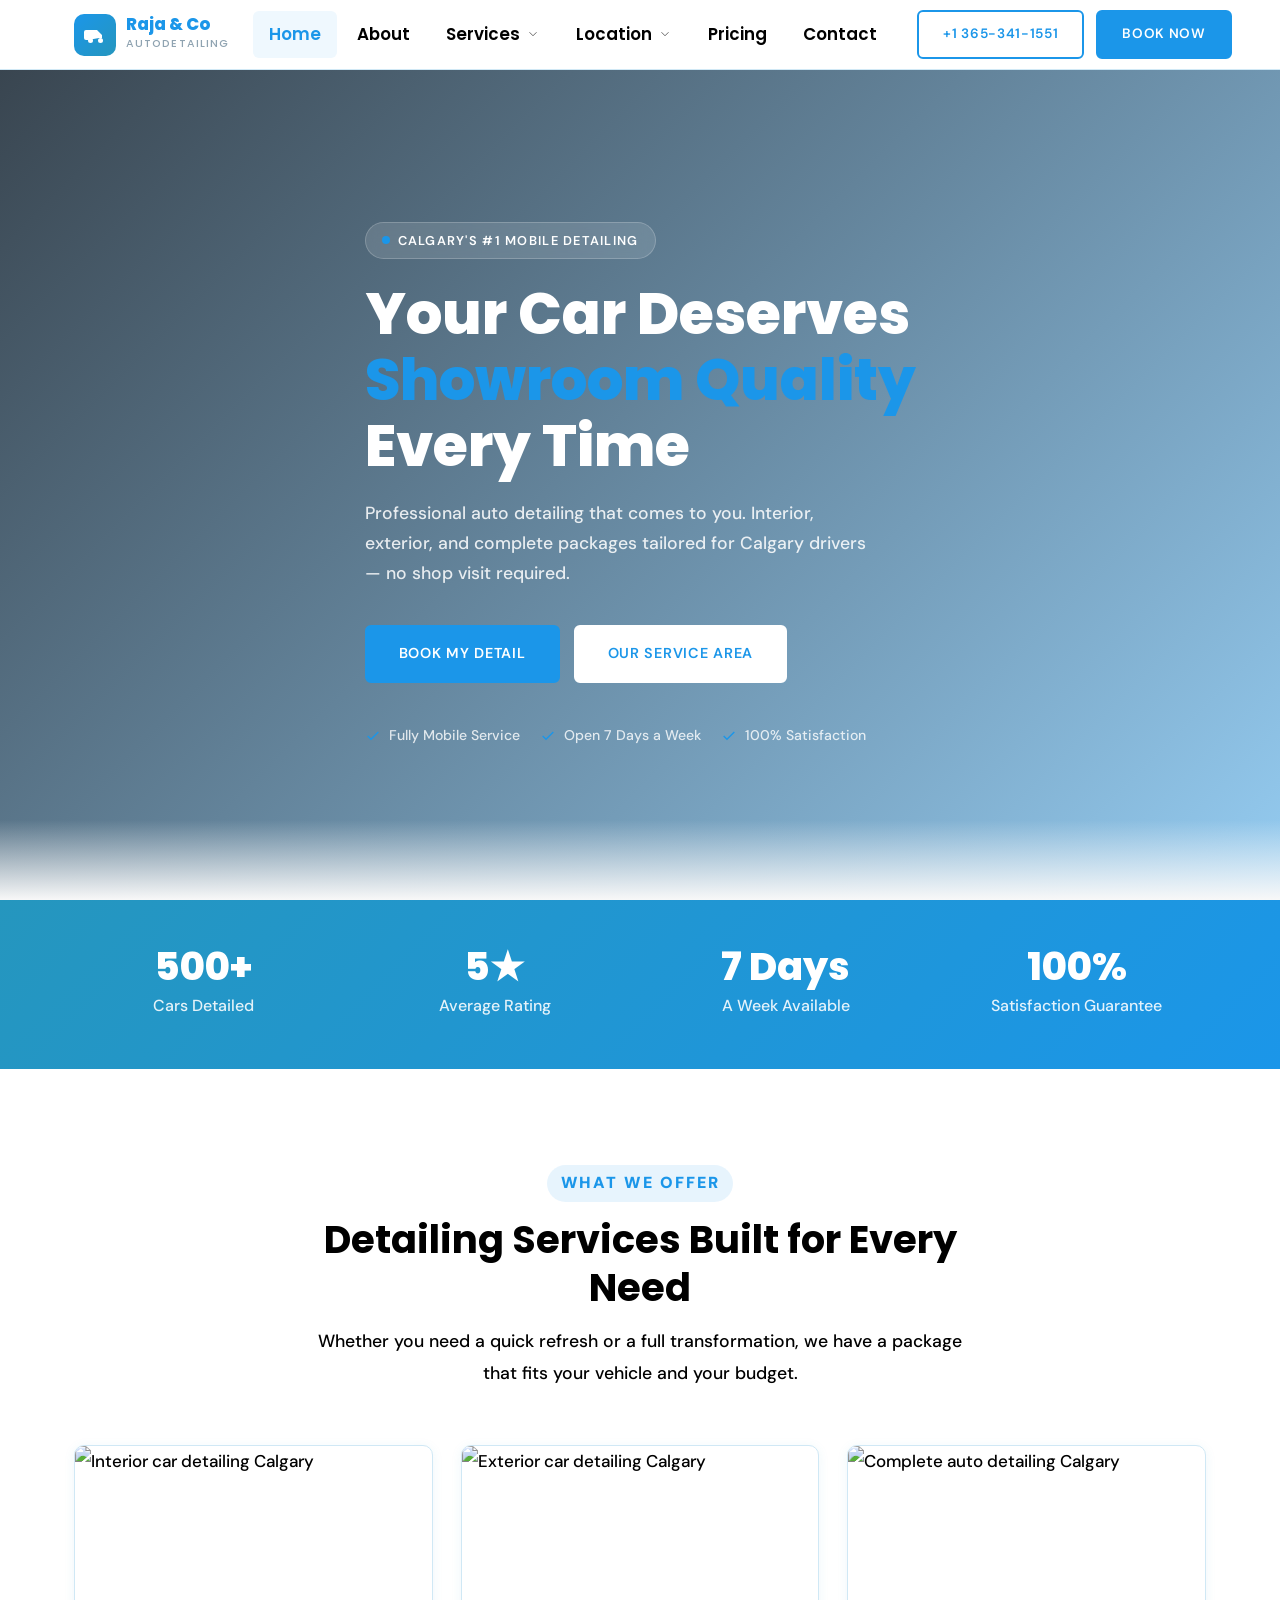
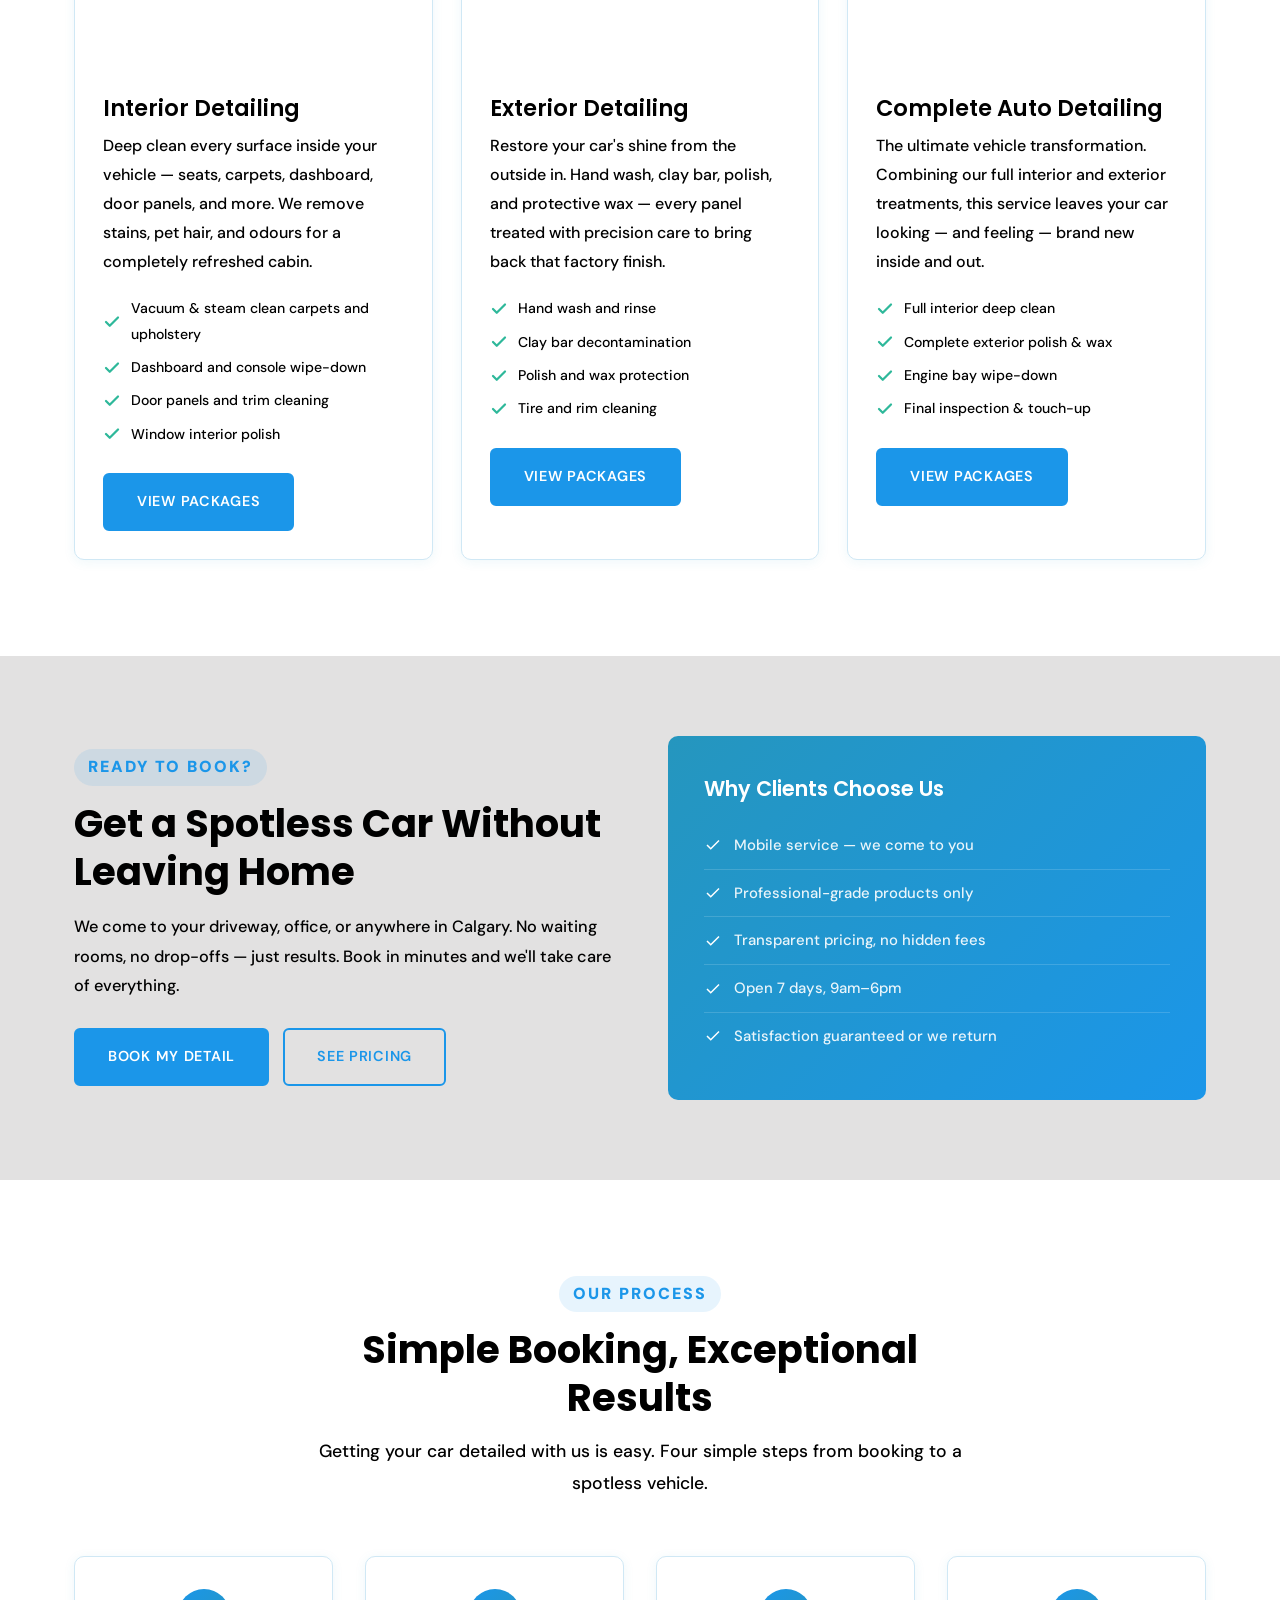
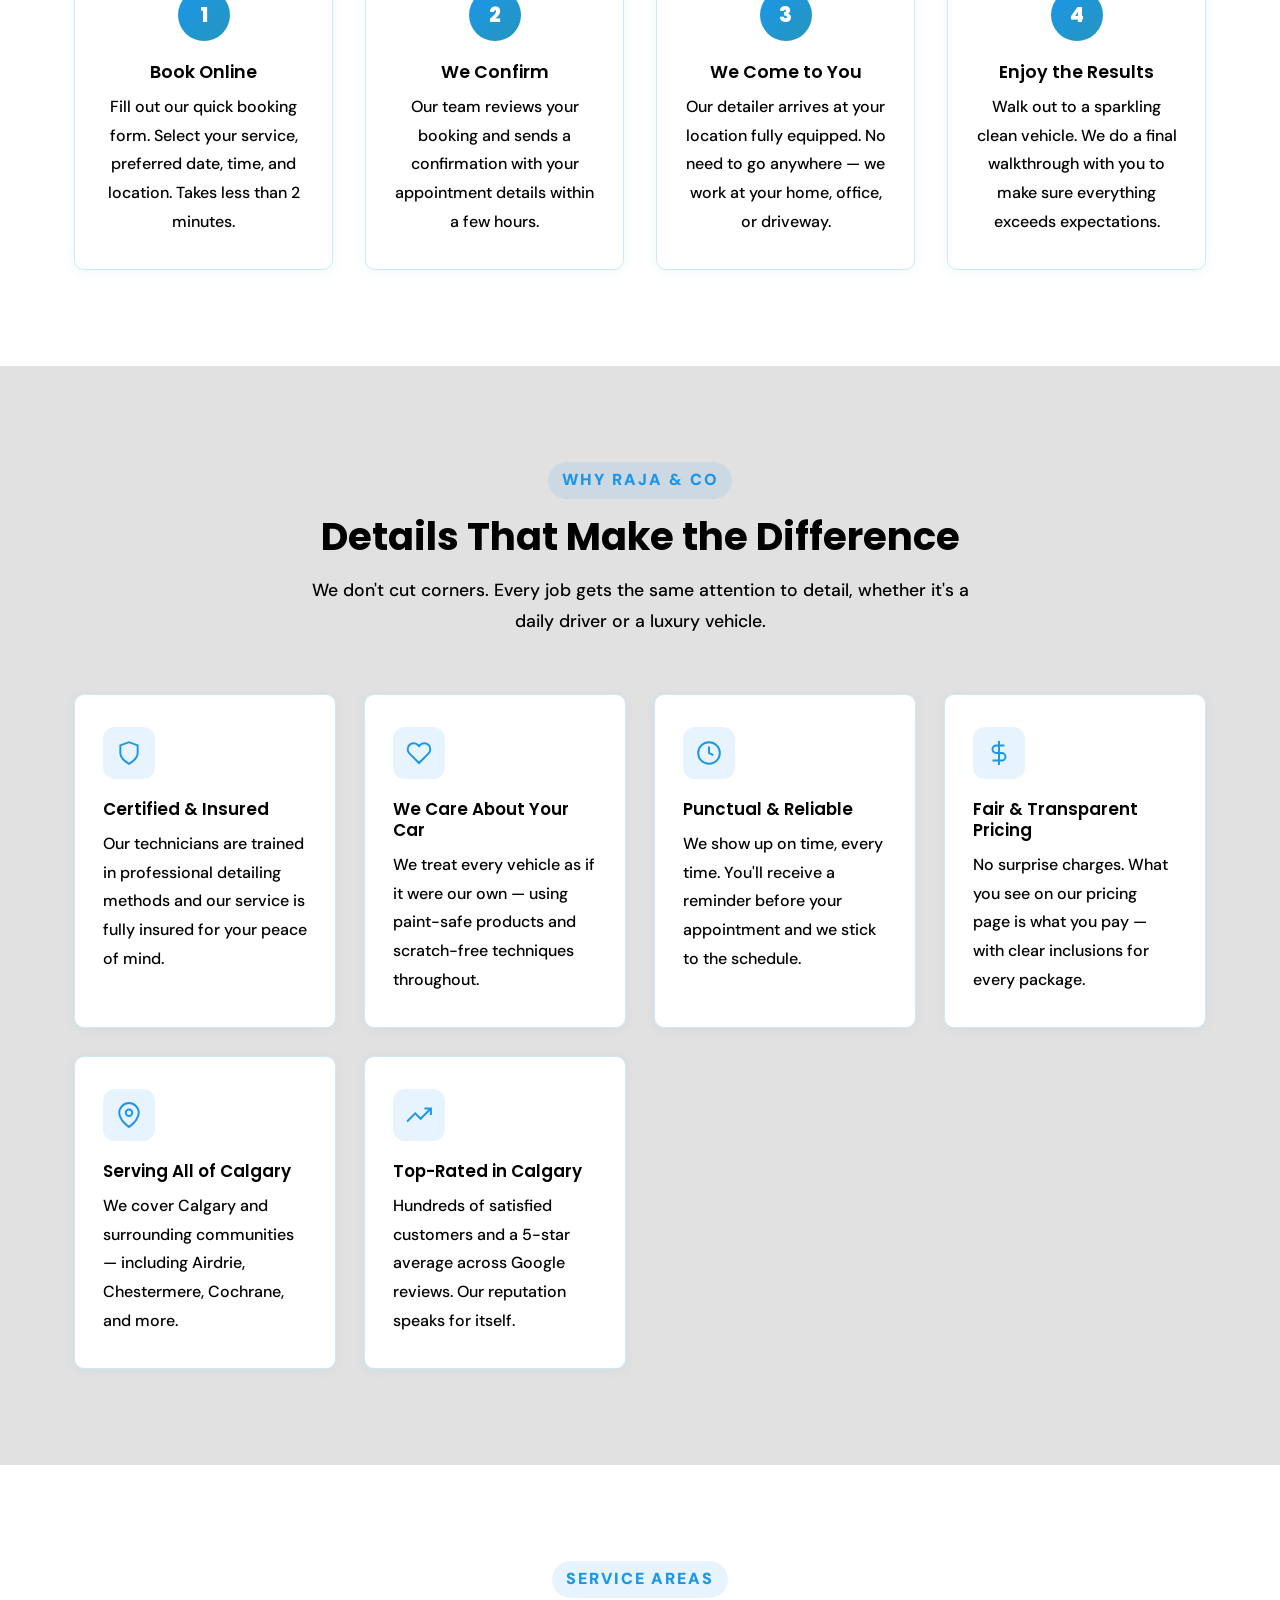
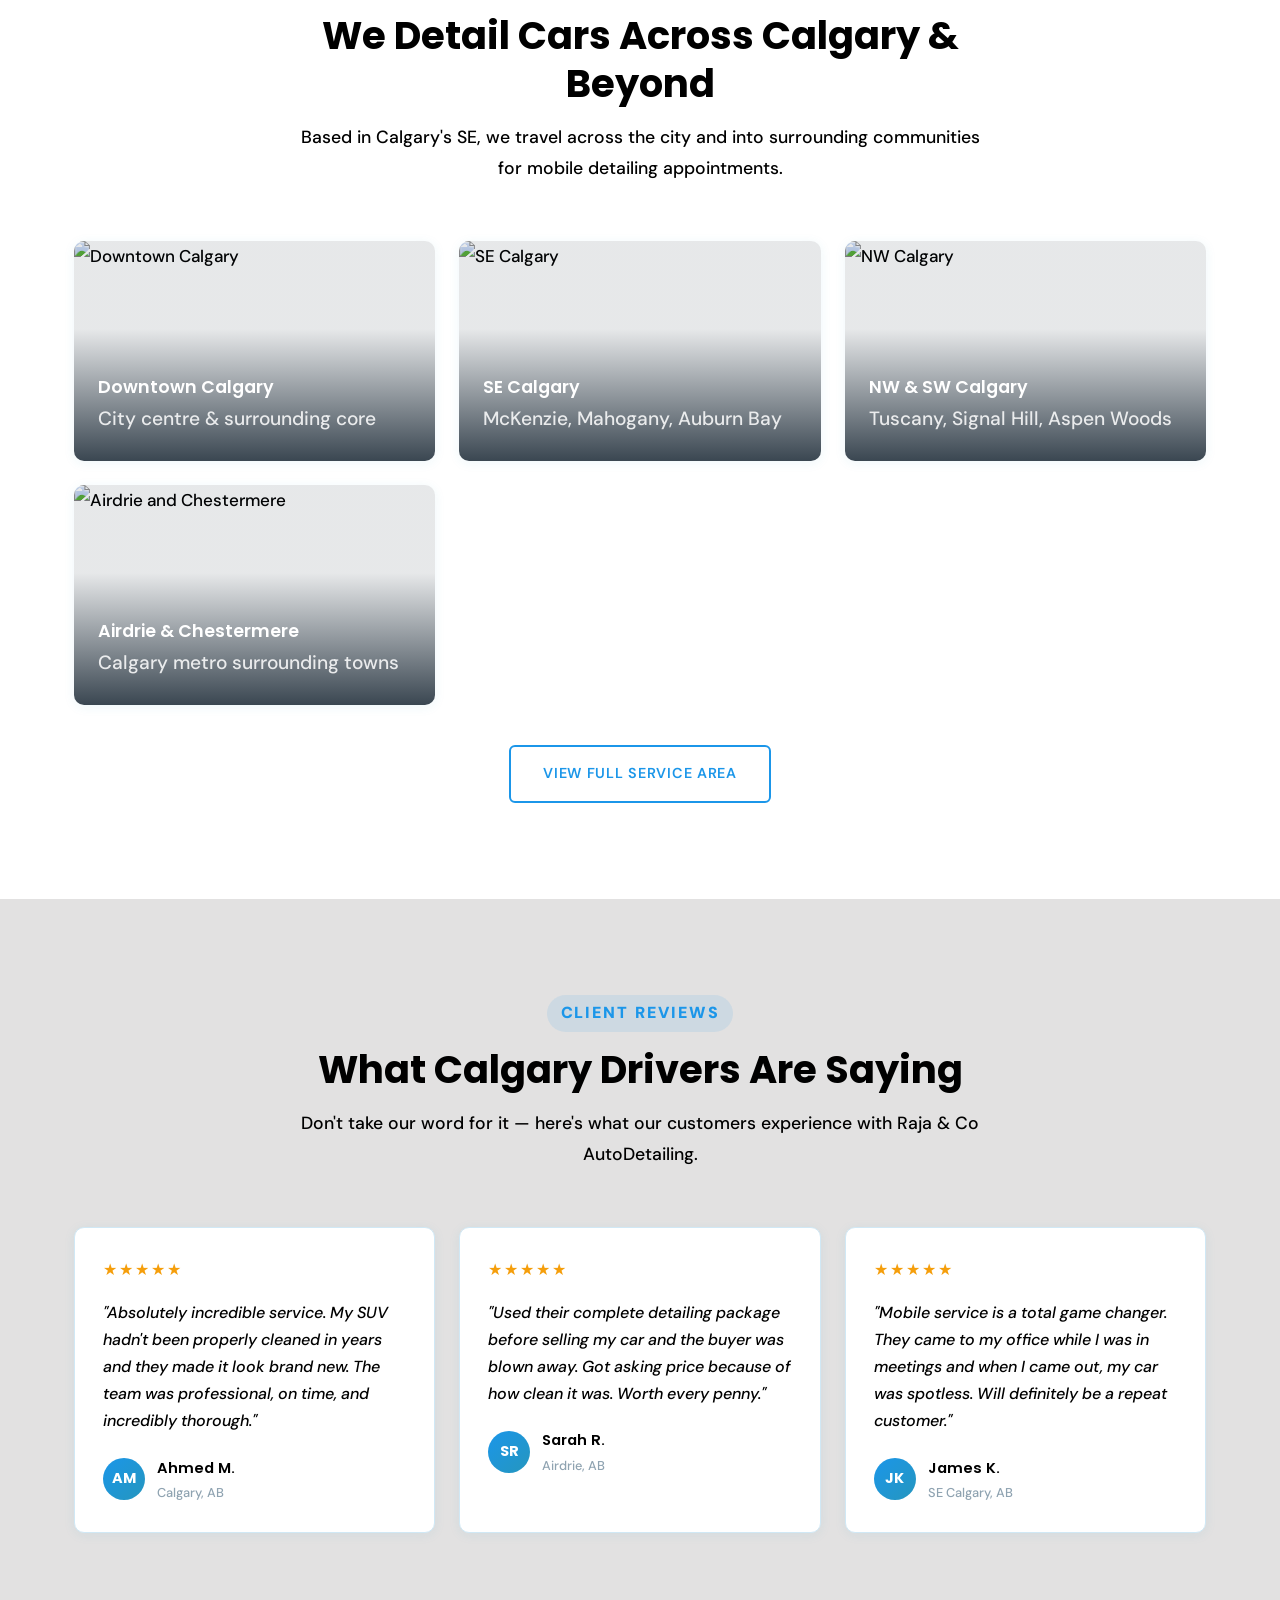
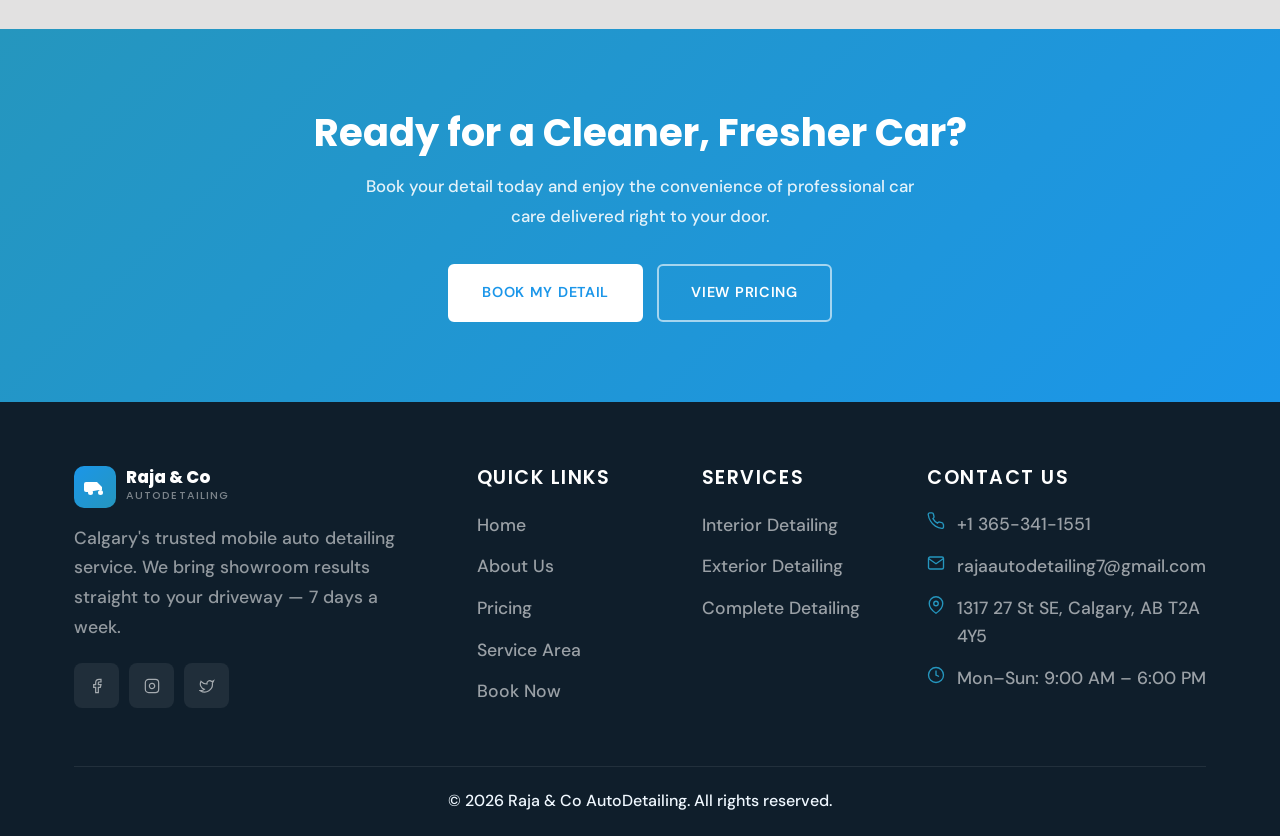
==== index.html @ a05c7f6c "Initial website upload" ====
<!DOCTYPE html>
<html lang="en">
<head>
  <meta charset="UTF-8" />
  <meta name="viewport" content="width=device-width, initial-scale=1.0" />
  <title>Raja &amp; Co AutoDetailing — Calgary's Premier Mobile Car Detailing</title>
  <meta name="description" content="Raja & Co AutoDetailing offers professional interior, exterior, and complete car detailing services in Calgary, AB. Book your mobile or drop-off detail today." />
  <meta name="keywords" content="car detailing Calgary, mobile detailing Calgary, interior detailing, exterior detailing, auto detailing Alberta" />
  <meta name="robots" content="index, follow" />
  <link rel="canonical" href="https://rajacoautodetailing.ca/" />
  <!-- Open Graph -->
  <meta property="og:title" content="Raja & Co AutoDetailing — Calgary" />
  <meta property="og:description" content="Professional car detailing in Calgary. Interior, Exterior & Complete packages. Mobile service available." />
  <meta property="og:type" content="website" />
  <meta property="og:url" content="https://rajacoautodetailing.ca/" />
  <!-- Fonts -->
  <link rel="preconnect" href="https://fonts.googleapis.com" />
  <link rel="preconnect" href="https://fonts.gstatic.com" crossorigin />
  <link href="https://fonts.googleapis.com/css2?family=Poppins:wght@400;500;600;700;800&family=DM+Sans:wght@400;500;600&display=swap" rel="stylesheet" />
  <link rel="stylesheet" href="/css/style.css" />
  <style>
    /* ── Hero ─────────────────────────────────────────────── */
    .hero {
      margin-top: var(--nav-h);
      min-height: calc(100vh - var(--nav-h));
      background:
        linear-gradient(135deg, rgba(15,30,43,.82) 0%, rgba(27,150,233,.45) 100%),
        url('https://images.unsplash.com/photo-1607860108855-64acf2078ed9?w=1600&q=85') center/cover no-repeat;
      display: flex;
      align-items: center;
      position: relative;
      overflow: hidden;
    }
    .hero::after {
      content: '';
      position: absolute;
      bottom: 0; left: 0; right: 0;
      height: 80px;
      background: linear-gradient(0deg, var(--bg), transparent);
    }
    .hero-inner {
      position: relative;
      z-index: 1;
      max-width: 680px;
    }
    .hero-label {
      display: inline-flex;
      align-items: center;
      gap: 8px;
      background: rgba(255,255,255,.12);
      backdrop-filter: blur(8px);
      border: 1px solid rgba(255,255,255,.2);
      color: white;
      font-family: 'DM Sans', sans-serif;
      font-weight: 600;
      font-size: .8rem;
      letter-spacing: .1em;
      text-transform: uppercase;
      padding: 6px 16px;
      border-radius: 50px;
      margin-bottom: 22px;
    }
    .hero-label::before {
      content: '';
      width: 8px; height: 8px;
      background: var(--blue-dark);
      border-radius: 50%;
    }
    .hero h1 {
      color: white;
      font-size: clamp(2.2rem, 5.5vw, 3.6rem);
      line-height: 1.15;
      margin-bottom: 20px;
    }
    .hero h1 span { color: var(--blue-dark); }
    .hero p {
      color: rgba(255,255,255,.85);
      font-size: 1.1rem;
      max-width: 520px;
      margin-bottom: 36px;
      line-height: 1.7;
    }
    .hero-btns { display: flex; gap: 14px; flex-wrap: wrap; }
    .hero-trust {
      display: flex;
      align-items: center;
      gap: 20px;
      margin-top: 40px;
      flex-wrap: wrap;
    }
    .hero-trust-item {
      display: flex;
      align-items: center;
      gap: 8px;
      color: rgba(255,255,255,.8);
      font-size: .88rem;
    }
    .hero-trust-item svg {
      width: 16px; height: 16px;
      stroke: var(--blue-dark); fill: none; stroke-width: 2;
    }

    /* ── Services grid ────────────────────────────────────── */
    .services-grid {
      display: grid;
      grid-template-columns: repeat(auto-fit, minmax(300px, 1fr));
      gap: 28px;
    }

    /* ── CTA Mid-page ─────────────────────────────────────── */
    .mid-cta {
      background: var(--surface);
      padding: 80px 0;
    }
    .mid-cta-inner {
      display: grid;
      grid-template-columns: 1fr 1fr;
      gap: 56px;
      align-items: center;
    }
    .mid-cta-content h2 { margin-bottom: 16px; }
    .mid-cta-content p { margin-bottom: 28px; font-size: 1.02rem; }
    .mid-cta-content .btn-group { display: flex; gap: 14px; flex-wrap: wrap; }
    .mid-cta-visual {
      background: linear-gradient(135deg, var(--blue-light), var(--blue-dark));
      border-radius: var(--radius);
      padding: 40px 36px;
      color: white;
    }
    .mid-cta-visual h3 { color: white; font-size: 1.3rem; margin-bottom: 20px; }
    .cta-perks { list-style: none; }
    .cta-perks li {
      display: flex;
      align-items: center;
      gap: 12px;
      padding: 10px 0;
      border-bottom: 1px solid rgba(255,255,255,.15);
      font-size: .93rem;
      color: rgba(255,255,255,.9);
    }
    .cta-perks li:last-child { border-bottom: none; }
    .cta-perks li svg {
      width: 18px; height: 18px; flex-shrink: 0;
      stroke: white; fill: none; stroke-width: 2;
    }

    @media (max-width: 768px) {
      .mid-cta-inner { grid-template-columns: 1fr; }
    }
  </style>
  <!-- Schema.org -->
  <script type="application/ld+json">
  {
    "@context": "https://schema.org",
    "@type": "LocalBusiness",
    "name": "Raja & Co AutoDetailing",
    "description": "Professional car detailing in Calgary. Interior, exterior and complete auto detailing packages.",
    "url": "https://rajacoautodetailing.ca",
    "telephone": "+13653411551",
    "email": "rajaautodetailing7@gmail.com",
    "address": {
      "@type": "PostalAddress",
      "streetAddress": "1317 27 St SE",
      "addressLocality": "Calgary",
      "addressRegion": "AB",
      "postalCode": "T2A 4Y5",
      "addressCountry": "CA"
    },
    "openingHoursSpecification": [
      { "@type": "OpeningHoursSpecification", "dayOfWeek": ["Monday","Tuesday","Wednesday","Thursday","Friday","Saturday","Sunday"], "opens": "09:00", "closes": "18:00" }
    ],
    "priceRange": "$$"
  }
  </script>
</head>
<body>

  <!-- ══ NAVBAR ════════════════════════════════════════════ -->
  <nav class="navbar" role="navigation" aria-label="Main navigation">
    <div class="container">
      <a href="/" class="nav-logo" aria-label="Raja & Co AutoDetailing Home">
        <div class="nav-logo-icon">
          <svg viewBox="0 0 24 24" xmlns="http://www.w3.org/2000/svg"><path d="M5 17H3a2 2 0 0 1-2-2V9a2 2 0 0 1 2-2h11l5 5v3h-3"/><circle cx="7.5" cy="17.5" r="2.5"/><circle cx="17.5" cy="17.5" r="2.5"/></svg>
        </div>
        <div class="nav-logo-text">
          <span>Raja &amp; Co</span>
          <span>AutoDetailing</span>
        </div>
      </a>

      <ul class="nav-links">
        <li><a href="/" class="active">Home</a></li>
        <li><a href="/about/">About</a></li>
        <li>
          <a href="#">Services <svg viewBox="0 0 24 24"><polyline points="6 9 12 15 18 9"/></svg></a>
          <ul class="dropdown">
            <li><a href="/services/interior-detailing/">Interior Detailing</a></li>
            <li><a href="/services/exterior-detailing/">Exterior Detailing</a></li>
            <li><a href="/services/complete-detailing/">Complete Auto Detailing</a></li>
          </ul>
        </li>
        <li>
          <a href="#">Location <svg viewBox="0 0 24 24"><polyline points="6 9 12 15 18 9"/></svg></a>
          <ul class="dropdown">
            <li><a href="/location/">Calgary Service Area</a></li>
          </ul>
        </li>
        <li><a href="/pricing/">Pricing</a></li>
        <li><a href="/contact/">Contact</a></li>
      </ul>

      <div class="nav-cta">
        <a href="tel:+13653411551" class="btn btn-outline">+1 365-341-1551</a>
        <a href="/contact/" class="btn btn-primary">Book Now</a>
      </div>
      <button class="nav-toggle" id="navToggle" aria-label="Toggle mobile menu" aria-expanded="false">
        <span></span><span></span><span></span>
      </button>
    </div>
  </nav>

  <!-- ══ MOBILE NAV ════════════════════════════════════════ -->
  <div class="mobile-nav" id="mobileNav" aria-hidden="true">
    <ul>
      <li><a href="/">Home</a></li>
      <li><a href="/about/">About</a></li>
      <li>
        <a href="#" class="mobile-parent">Services <svg class="m-arrow" viewBox="0 0 24 24" style="width:14px;height:14px;stroke:currentColor;fill:none;stroke-width:2;vertical-align:middle;margin-left:4px;transition:transform .3s"><polyline points="6 9 12 15 18 9"/></svg></a>
        <ul class="mobile-dropdown">
          <li><a href="/services/interior-detailing/">Interior Detailing</a></li>
          <li><a href="/services/exterior-detailing/">Exterior Detailing</a></li>
          <li><a href="/services/complete-detailing/">Complete Auto Detailing</a></li>
        </ul>
      </li>
      <li><a href="/location/">Location</a></li>
      <li><a href="/pricing/">Pricing</a></li>
      <li><a href="/contact/">Contact</a></li>
      <li><a href="/contact/" class="btn btn-primary">Book Now</a></li>
    </ul>
  </div>

  <!-- ══ HERO ══════════════════════════════════════════════ -->
  <section class="hero" aria-label="Hero">
    <div class="container">
      <div class="hero-inner">
        <div class="hero-label">Calgary's #1 Mobile Detailing</div>
        <h1>Your Car Deserves<br /><span>Showroom Quality</span><br />Every Time</h1>
        <p>Professional auto detailing that comes to you. Interior, exterior, and complete packages tailored for Calgary drivers — no shop visit required.</p>
        <div class="hero-btns">
          <a href="/contact/" class="btn btn-primary">Book My Detail</a>
          <a href="/location/" class="btn btn-white">Our Service Area</a>
        </div>
        <div class="hero-trust">
          <div class="hero-trust-item">
            <svg viewBox="0 0 24 24"><polyline points="20 6 9 17 4 12"/></svg>
            Fully Mobile Service
          </div>
          <div class="hero-trust-item">
            <svg viewBox="0 0 24 24"><polyline points="20 6 9 17 4 12"/></svg>
            Open 7 Days a Week
          </div>
          <div class="hero-trust-item">
            <svg viewBox="0 0 24 24"><polyline points="20 6 9 17 4 12"/></svg>
            100% Satisfaction
          </div>
        </div>
      </div>
    </div>
  </section>

  <!-- ══ STATS BAR ═════════════════════════════════════════ -->
  <div class="stats-bar">
    <div class="container">
      <div class="stats-grid">
        <div class="stat-item">
          <h3 data-count="500" data-suffix="+">500+</h3>
          <p>Cars Detailed</p>
        </div>
        <div class="stat-item">
          <h3 data-count="5" data-suffix="★">5★</h3>
          <p>Average Rating</p>
        </div>
        <div class="stat-item">
          <h3 data-count="7" data-suffix=" Days">7 Days</h3>
          <p>A Week Available</p>
        </div>
        <div class="stat-item">
          <h3 data-count="100" data-suffix="%">100%</h3>
          <p>Satisfaction Guarantee</p>
        </div>
      </div>
    </div>
  </div>

  <!-- ══ SERVICES ══════════════════════════════════════════ -->
  <section class="section section--white" id="services">
    <div class="container">
      <div class="section-header">
        <span class="section-label">What We Offer</span>
        <h2>Detailing Services Built for Every Need</h2>
        <p>Whether you need a quick refresh or a full transformation, we have a package that fits your vehicle and your budget.</p>
      </div>
      <div class="services-grid">

        <div class="service-card">
          <img src="https://images.unsplash.com/photo-1558618047-3c8c76ca7d13?w=600&q=80" alt="Interior car detailing Calgary" loading="lazy" />
          <div class="service-card-body">
            <h3>Interior Detailing</h3>
            <p>Deep clean every surface inside your vehicle — seats, carpets, dashboard, door panels, and more. We remove stains, pet hair, and odours for a completely refreshed cabin.</p>
            <ul class="service-card-features">
              <li>Vacuum &amp; steam clean carpets and upholstery</li>
              <li>Dashboard and console wipe-down</li>
              <li>Door panels and trim cleaning</li>
              <li>Window interior polish</li>
            </ul>
            <a href="/services/interior-detailing/" class="btn btn-primary">View Packages</a>
          </div>
        </div>

        <div class="service-card">
          <img src="https://images.unsplash.com/photo-1607860108855-64acf2078ed9?w=600&q=80" alt="Exterior car detailing Calgary" loading="lazy" />
          <div class="service-card-body">
            <h3>Exterior Detailing</h3>
            <p>Restore your car's shine from the outside in. Hand wash, clay bar, polish, and protective wax — every panel treated with precision care to bring back that factory finish.</p>
            <ul class="service-card-features">
              <li>Hand wash and rinse</li>
              <li>Clay bar decontamination</li>
              <li>Polish and wax protection</li>
              <li>Tire and rim cleaning</li>
            </ul>
            <a href="/services/exterior-detailing/" class="btn btn-primary">View Packages</a>
          </div>
        </div>

        <div class="service-card">
          <img src="https://images.unsplash.com/photo-1600880292203-757bb62b4baf?w=600&q=80" alt="Complete auto detailing Calgary" loading="lazy" />
          <div class="service-card-body">
            <h3>Complete Auto Detailing</h3>
            <p>The ultimate vehicle transformation. Combining our full interior and exterior treatments, this service leaves your car looking — and feeling — brand new inside and out.</p>
            <ul class="service-card-features">
              <li>Full interior deep clean</li>
              <li>Complete exterior polish &amp; wax</li>
              <li>Engine bay wipe-down</li>
              <li>Final inspection &amp; touch-up</li>
            </ul>
            <a href="/services/complete-detailing/" class="btn btn-primary">View Packages</a>
          </div>
        </div>

      </div>
    </div>
  </section>

  <!-- ══ MID-PAGE CTA ═══════════════════════════════════════ -->
  <section class="mid-cta">
    <div class="container">
      <div class="mid-cta-inner">
        <div class="mid-cta-content">
          <span class="section-label">Ready to Book?</span>
          <h2>Get a Spotless Car Without Leaving Home</h2>
          <p>We come to your driveway, office, or anywhere in Calgary. No waiting rooms, no drop-offs — just results. Book in minutes and we'll take care of everything.</p>
          <div class="btn-group">
            <a href="/contact/" class="btn btn-primary">Book My Detail</a>
            <a href="/pricing/" class="btn btn-outline">See Pricing</a>
          </div>
        </div>
        <div class="mid-cta-visual">
          <h3>Why Clients Choose Us</h3>
          <ul class="cta-perks">
            <li><svg viewBox="0 0 24 24"><polyline points="20 6 9 17 4 12"/></svg> Mobile service — we come to you</li>
            <li><svg viewBox="0 0 24 24"><polyline points="20 6 9 17 4 12"/></svg> Professional-grade products only</li>
            <li><svg viewBox="0 0 24 24"><polyline points="20 6 9 17 4 12"/></svg> Transparent pricing, no hidden fees</li>
            <li><svg viewBox="0 0 24 24"><polyline points="20 6 9 17 4 12"/></svg> Open 7 days, 9am–6pm</li>
            <li><svg viewBox="0 0 24 24"><polyline points="20 6 9 17 4 12"/></svg> Satisfaction guaranteed or we return</li>
          </ul>
        </div>
      </div>
    </div>
  </section>

  <!-- ══ HOW IT WORKS ═══════════════════════════════════════ -->
  <section class="section section--white" id="process">
    <div class="container">
      <div class="section-header">
        <span class="section-label">Our Process</span>
        <h2>Simple Booking, Exceptional Results</h2>
        <p>Getting your car detailed with us is easy. Four simple steps from booking to a spotless vehicle.</p>
      </div>
      <div class="step-grid">
        <div class="step-item">
          <div class="step-number">1</div>
          <h3>Book Online</h3>
          <p>Fill out our quick booking form. Select your service, preferred date, time, and location. Takes less than 2 minutes.</p>
        </div>
        <div class="step-item">
          <div class="step-number">2</div>
          <h3>We Confirm</h3>
          <p>Our team reviews your booking and sends a confirmation with your appointment details within a few hours.</p>
        </div>
        <div class="step-item">
          <div class="step-number">3</div>
          <h3>We Come to You</h3>
          <p>Our detailer arrives at your location fully equipped. No need to go anywhere — we work at your home, office, or driveway.</p>
        </div>
        <div class="step-item">
          <div class="step-number">4</div>
          <h3>Enjoy the Results</h3>
          <p>Walk out to a sparkling clean vehicle. We do a final walkthrough with you to make sure everything exceeds expectations.</p>
        </div>
      </div>
    </div>
  </section>

  <!-- ══ WHY CHOOSE US ══════════════════════════════════════ -->
  <section class="section section--alt" id="why-us">
    <div class="container">
      <div class="section-header">
        <span class="section-label">Why Raja &amp; Co</span>
        <h2>Details That Make the Difference</h2>
        <p>We don't cut corners. Every job gets the same attention to detail, whether it's a daily driver or a luxury vehicle.</p>
      </div>
      <div class="why-grid">
        <div class="why-card">
          <div class="why-icon">
            <svg viewBox="0 0 24 24"><path d="M12 22s8-4 8-10V5l-8-3-8 3v7c0 6 8 10 8 10z"/></svg>
          </div>
          <h3>Certified &amp; Insured</h3>
          <p>Our technicians are trained in professional detailing methods and our service is fully insured for your peace of mind.</p>
        </div>
        <div class="why-card">
          <div class="why-icon">
            <svg viewBox="0 0 24 24"><path d="M20.84 4.61a5.5 5.5 0 0 0-7.78 0L12 5.67l-1.06-1.06a5.5 5.5 0 0 0-7.78 7.78l1.06 1.06L12 21.23l7.78-7.78 1.06-1.06a5.5 5.5 0 0 0 0-7.78z"/></svg>
          </div>
          <h3>We Care About Your Car</h3>
          <p>We treat every vehicle as if it were our own — using paint-safe products and scratch-free techniques throughout.</p>
        </div>
        <div class="why-card">
          <div class="why-icon">
            <svg viewBox="0 0 24 24"><circle cx="12" cy="12" r="10"/><polyline points="12 6 12 12 16 14"/></svg>
          </div>
          <h3>Punctual &amp; Reliable</h3>
          <p>We show up on time, every time. You'll receive a reminder before your appointment and we stick to the schedule.</p>
        </div>
        <div class="why-card">
          <div class="why-icon">
            <svg viewBox="0 0 24 24"><line x1="12" y1="1" x2="12" y2="23"/><path d="M17 5H9.5a3.5 3.5 0 0 0 0 7h5a3.5 3.5 0 0 1 0 7H6"/></svg>
          </div>
          <h3>Fair &amp; Transparent Pricing</h3>
          <p>No surprise charges. What you see on our pricing page is what you pay — with clear inclusions for every package.</p>
        </div>
        <div class="why-card">
          <div class="why-icon">
            <svg viewBox="0 0 24 24"><path d="M21 10c0 7-9 13-9 13s-9-6-9-13a9 9 0 0 1 18 0z"/><circle cx="12" cy="10" r="3"/></svg>
          </div>
          <h3>Serving All of Calgary</h3>
          <p>We cover Calgary and surrounding communities — including Airdrie, Chestermere, Cochrane, and more.</p>
        </div>
        <div class="why-card">
          <div class="why-icon">
            <svg viewBox="0 0 24 24"><polyline points="23 6 13.5 15.5 8.5 10.5 1 18"/><polyline points="17 6 23 6 23 12"/></svg>
          </div>
          <h3>Top-Rated in Calgary</h3>
          <p>Hundreds of satisfied customers and a 5-star average across Google reviews. Our reputation speaks for itself.</p>
        </div>
      </div>
    </div>
  </section>

  <!-- ══ AREAS WE SERVE ══════════════════════════════════════ -->
  <section class="section section--white" id="areas">
    <div class="container">
      <div class="section-header">
        <span class="section-label">Service Areas</span>
        <h2>We Detail Cars Across Calgary &amp; Beyond</h2>
        <p>Based in Calgary's SE, we travel across the city and into surrounding communities for mobile detailing appointments.</p>
      </div>
      <div class="neighborhood-grid">
        <div class="neighborhood-card">
          <img src="https://images.unsplash.com/photo-1449824913935-59a10b8d2000?w=600&q=80" alt="Downtown Calgary" loading="lazy" />
          <div class="neighborhood-overlay">
            <h3>Downtown Calgary</h3>
            <p>City centre &amp; surrounding core</p>
          </div>
        </div>
        <div class="neighborhood-card">
          <img src="https://images.unsplash.com/photo-1486325212027-8081e485255e?w=600&q=80" alt="SE Calgary" loading="lazy" />
          <div class="neighborhood-overlay">
            <h3>SE Calgary</h3>
            <p>McKenzie, Mahogany, Auburn Bay</p>
          </div>
        </div>
        <div class="neighborhood-card">
          <img src="https://images.unsplash.com/photo-1477959858617-67f85cf4f1df?w=600&q=80" alt="NW Calgary" loading="lazy" />
          <div class="neighborhood-overlay">
            <h3>NW &amp; SW Calgary</h3>
            <p>Tuscany, Signal Hill, Aspen Woods</p>
          </div>
        </div>
        <div class="neighborhood-card">
          <img src="https://images.unsplash.com/photo-1494522855154-9297ac14b55f?w=600&q=80" alt="Airdrie and Chestermere" loading="lazy" />
          <div class="neighborhood-overlay">
            <h3>Airdrie &amp; Chestermere</h3>
            <p>Calgary metro surrounding towns</p>
          </div>
        </div>
      </div>
      <div style="text-align:center;margin-top:40px;">
        <a href="/location/" class="btn btn-outline">View Full Service Area</a>
      </div>
    </div>
  </section>

  <!-- ══ TESTIMONIALS ═══════════════════════════════════════ -->
  <section class="section section--alt" id="reviews">
    <div class="container">
      <div class="section-header">
        <span class="section-label">Client Reviews</span>
        <h2>What Calgary Drivers Are Saying</h2>
        <p>Don't take our word for it — here's what our customers experience with Raja &amp; Co AutoDetailing.</p>
      </div>
      <div class="testimonial-grid">
        <div class="testimonial-card">
          <div class="stars">★★★★★</div>
          <p class="testimonial-text">"Absolutely incredible service. My SUV hadn't been properly cleaned in years and they made it look brand new. The team was professional, on time, and incredibly thorough."</p>
          <div class="testimonial-author">
            <div class="author-avatar">AM</div>
            <div>
              <div class="author-name">Ahmed M.</div>
              <div class="author-location">Calgary, AB</div>
            </div>
          </div>
        </div>
        <div class="testimonial-card">
          <div class="stars">★★★★★</div>
          <p class="testimonial-text">"Used their complete detailing package before selling my car and the buyer was blown away. Got asking price because of how clean it was. Worth every penny."</p>
          <div class="testimonial-author">
            <div class="author-avatar">SR</div>
            <div>
              <div class="author-name">Sarah R.</div>
              <div class="author-location">Airdrie, AB</div>
            </div>
          </div>
        </div>
        <div class="testimonial-card">
          <div class="stars">★★★★★</div>
          <p class="testimonial-text">"Mobile service is a total game changer. They came to my office while I was in meetings and when I came out, my car was spotless. Will definitely be a repeat customer."</p>
          <div class="testimonial-author">
            <div class="author-avatar">JK</div>
            <div>
              <div class="author-name">James K.</div>
              <div class="author-location">SE Calgary, AB</div>
            </div>
          </div>
        </div>
      </div>
    </div>
  </section>

  <!-- ══ CTA BANNER ════════════════════════════════════════ -->
  <section class="cta-banner">
    <div class="container">
      <h2>Ready for a Cleaner, Fresher Car?</h2>
      <p>Book your detail today and enjoy the convenience of professional car care delivered right to your door.</p>
      <div class="btn-group">
        <a href="/contact/" class="btn btn-white">Book My Detail</a>
        <a href="/pricing/" class="btn btn-outline" style="border-color:rgba(255,255,255,.6);color:white;">View Pricing</a>
      </div>
    </div>
  </section>

  <!-- ══ FOOTER ════════════════════════════════════════════ -->
  <footer class="footer" role="contentinfo">
    <div class="container">
      <div class="footer-grid">
        <div class="footer-brand">
          <a href="/" class="nav-logo">
            <div class="nav-logo-icon">
              <svg viewBox="0 0 24 24" xmlns="http://www.w3.org/2000/svg"><path d="M5 17H3a2 2 0 0 1-2-2V9a2 2 0 0 1 2-2h11l5 5v3h-3"/><circle cx="7.5" cy="17.5" r="2.5"/><circle cx="17.5" cy="17.5" r="2.5"/></svg>
            </div>
            <div class="nav-logo-text">
              <span>Raja &amp; Co</span>
              <span>AutoDetailing</span>
            </div>
          </a>
          <p>Calgary's trusted mobile auto detailing service. We bring showroom results straight to your driveway — 7 days a week.</p>
          <div class="footer-socials">
            <a href="#" class="social-btn" aria-label="Facebook"><svg viewBox="0 0 24 24"><path d="M18 2h-3a5 5 0 0 0-5 5v3H7v4h3v8h4v-8h3l1-4h-4V7a1 1 0 0 1 1-1h3z"/></svg></a>
            <a href="#" class="social-btn" aria-label="Instagram"><svg viewBox="0 0 24 24"><rect x="2" y="2" width="20" height="20" rx="5" ry="5"/><path d="M16 11.37A4 4 0 1 1 12.63 8 4 4 0 0 1 16 11.37z"/><line x1="17.5" y1="6.5" x2="17.51" y2="6.5"/></svg></a>
            <a href="#" class="social-btn" aria-label="Twitter / X"><svg viewBox="0 0 24 24"><path d="M22 4s-.7 2.1-2 3.4c1.6 10-9.4 17.3-18 11.6 2.2.1 4.4-.6 6-2C3 15.5.5 9.6 3 5c2.2 2.6 5.6 4.1 9 4-.9-4.2 4-6.6 7-3.8 1.1 0 3-1.2 3-1.2z"/></svg></a>
          </div>
        </div>
        <div class="footer-col">
          <h4>Quick Links</h4>
          <ul>
            <li><a href="/">Home</a></li>
            <li><a href="/about/">About Us</a></li>
            <li><a href="/pricing/">Pricing</a></li>
            <li><a href="/location/">Service Area</a></li>
            <li><a href="/contact/">Book Now</a></li>
          </ul>
        </div>
        <div class="footer-col">
          <h4>Services</h4>
          <ul>
            <li><a href="/services/interior-detailing/">Interior Detailing</a></li>
            <li><a href="/services/exterior-detailing/">Exterior Detailing</a></li>
            <li><a href="/services/complete-detailing/">Complete Detailing</a></li>
          </ul>
        </div>
        <div class="footer-col">
          <h4>Contact Us</h4>
          <div class="footer-contact-item">
            <svg viewBox="0 0 24 24"><path d="M22 16.92v3a2 2 0 0 1-2.18 2 19.79 19.79 0 0 1-8.63-3.07A19.5 19.5 0 0 1 4.69 12a19.79 19.79 0 0 1-3.07-8.67A2 2 0 0 1 3.6 1.18h3a2 2 0 0 1 2 1.72c.127.96.361 1.903.7 2.81a2 2 0 0 1-.45 2.11L7.91 8.91a16 16 0 0 0 6 6l.91-.91a2 2 0 0 1 2.11-.45c.907.339 1.85.573 2.81.7a2 2 0 0 1 1.72 2.02z"/></svg>
            <span><a href="tel:+13653411551" style="color:inherit;">+1 365-341-1551</a></span>
          </div>
          <div class="footer-contact-item">
            <svg viewBox="0 0 24 24"><path d="M4 4h16c1.1 0 2 .9 2 2v12c0 1.1-.9 2-2 2H4c-1.1 0-2-.9-2-2V6c0-1.1.9-2 2-2z"/><polyline points="22,6 12,13 2,6"/></svg>
            <span><a href="mailto:rajaautodetailing7@gmail.com" style="color:inherit;">rajaautodetailing7@gmail.com</a></span>
          </div>
          <div class="footer-contact-item">
            <svg viewBox="0 0 24 24"><path d="M21 10c0 7-9 13-9 13s-9-6-9-13a9 9 0 0 1 18 0z"/><circle cx="12" cy="10" r="3"/></svg>
            <span>1317 27 St SE, Calgary, AB T2A 4Y5</span>
          </div>
          <div class="footer-contact-item">
            <svg viewBox="0 0 24 24"><circle cx="12" cy="12" r="10"/><polyline points="12 6 12 12 16 14"/></svg>
            <span>Mon–Sun: 9:00 AM – 6:00 PM</span>
          </div>
        </div>
      </div>
      <div class="footer-bottom">
        <p style="color: aliceblue;">&copy; 2026 Raja &amp; Co AutoDetailing. All rights reserved.</p>
      </div>
    </div>
  </footer>

  <script src="/js/main.js"></script>
</body>
</html>
---- css/style.css ----
/* ============================================================
   Raja & Co AutoDetailing — Main Stylesheet
   Colors:
     --blue-light  : #2596be  (Less Dark Blue)
     --blue-dark   : #1b96e9  (Dark Blue)
     --bg          : #f8f8f8  (Porcelain Whisper)
   ============================================================ */

/* ── Google Fonts ─────────────────────────────────────────── */
@import url('https://fonts.googleapis.com/css2?family=Poppins:wght@400;500;600;700;800&family=DM+Sans:wght@400;500;600&display=swap');

/* ── CSS Variables ────────────────────────────────────────── */
:root {
  --blue-light   : #2596be;
  --blue-dark    : #1b96e9;
  --bg           : #f8f8f8;
  --white        : #ffffff;
  --surface      : #e2e1e1;
  --border       : #d0e8f5;
  --text-dark    : #000000;
  --text-body    : #000000;
  --text-muted   : #8fa3b1;
  --teal-check   : #2eb89a;
  --footer-bg    : #0f1e2b;
  --shadow-sm    : 0 2px 12px rgba(37,150,190,.08);
  --shadow-md    : 0 6px 28px rgba(27,150,233,.14);
  --radius       : 10px;
  --radius-sm    : 6px;
  --transition   : .25s ease;
  --container    : 1180px;
  --nav-h        : 70px;
}

/* ── Reset ────────────────────────────────────────────────── */
*, *::before, *::after { box-sizing: border-box; margin: 0; padding: 0; }
html { scroll-behavior: smooth; }
body {
  font-family: 'DM Sans', sans-serif;
  font-size: 17px;
  font-weight: 500;
  line-height: 1.8;
  color: var(--text-body);
  background: var(--bg);
}
img { max-width: 100%; height: auto; display: block; }
a { color: inherit; text-decoration: none; }
ul { list-style: none; }
button { cursor: pointer; font-family: inherit; }

/* ── Typography ───────────────────────────────────────────── */
h1,h2,h3,h4,h5 {
  font-family: 'Poppins', sans-serif;
  color: var(--text-dark);
  line-height: 1.25;
}
h1 { font-size: clamp(2rem, 5vw, 3.2rem); font-weight: 800; }
h2 { font-size: clamp(1.6rem, 3.5vw, 2.4rem); font-weight: 700; }
h3 { font-size: clamp(1.15rem, 2.5vw, 1.4rem); font-weight: 600; }
p  { color: var(--text-body); font-weight: 500; font-size: 1rem; }

/* ── Layout Helpers ───────────────────────────────────────── */
.container {
  max-width: var(--container);
  margin: 0 auto;
  padding: 0 24px;
}
.section { padding: 96px 0; }
.section--alt { background: var(--surface); }
.section--white { background: var(--white); }
.section-label {
  display: inline-block;
  font-family: 'DM Sans', sans-serif;
  font-weight: 900;
  font-size: 1rem;
  letter-spacing: .12em;
  text-transform: uppercase;
  color: var(--blue-dark);
  background: rgba(27,150,233,.1);
  padding: 4px 14px;
  border-radius: 50px;
  margin-bottom: 14px;
}
.section-header { text-align: center; max-width: 680px; margin: 0 auto 56px; }
.section-header p { margin-top: 14px; font-size: 1.1rem; font-weight: 500; color: var(--text-body); line-height: 1.8; }

/* ── Buttons ─────────────────────────────────────────────── */
.btn {
  display: inline-block;
  font-family: 'DM Sans', sans-serif;
  font-weight: 600;
  font-size: .9rem;
  letter-spacing: .05em;
  text-transform: uppercase;
  padding: 14px 32px;
  border-radius: var(--radius-sm);
  border: 2px solid transparent;
  transition: background var(--transition), color var(--transition),
              border-color var(--transition), transform var(--transition),
              box-shadow var(--transition);
  white-space: nowrap;
}
.btn-primary {
  background: var(--blue-dark);
  color: var(--white);
  border-color: var(--blue-dark);
}
.btn-primary:hover {
  background: var(--blue-light);
  border-color: var(--blue-light);
  transform: scale(1.03);
  box-shadow: var(--shadow-md);
}
.btn-outline {
  background: transparent;
  color: var(--blue-dark);
  border-color: var(--blue-dark);
}
.btn-outline:hover {
  background: var(--blue-dark);
  color: var(--white);
  transform: scale(1.03);
}
.btn-white {
  background: var(--white);
  color: var(--blue-dark);
  border-color: var(--white);
}
.btn-white:hover {
  background: var(--surface);
  border-color: var(--surface);
  transform: scale(1.03);
}

/* ── NAVBAR ──────────────────────────────────────────────── */
.navbar {
  position: fixed;
  top: 0; left: 0; right: 0;
  z-index: 1000;
  height: var(--nav-h);
  background: rgba(255,255,255,.97);
  backdrop-filter: blur(12px);
  border-bottom: 1px solid var(--border);
  transition: box-shadow var(--transition);
}
.navbar.scrolled { box-shadow: 0 4px 24px rgba(37,150,190,.12); }
.navbar .container {
  height: 100%;
  display: flex;
  align-items: center;
  justify-content: space-between;
  gap: 24px;
}
.nav-logo {
  display: flex;
  align-items: center;
  gap: 10px;
  text-decoration: none;
}
.nav-logo-icon {
  width: 42px; height: 42px;
  background: linear-gradient(135deg, var(--blue-dark), var(--blue-light));
  border-radius: 10px;
  display: flex; align-items: center; justify-content: center;
}
.nav-logo-icon svg { width: 24px; height: 24px; fill: white; }
.nav-logo-text { font-family: 'Poppins', sans-serif; }
.nav-logo-text span:first-child {
  display: block;
  font-size: 1.05rem;
  font-weight: 800;
  color: var(--blue-dark);
  line-height: 1.1;
}
.nav-logo-text span:last-child {
  display: block;
  font-size: .68rem;
  font-weight: 500;
  letter-spacing: .1em;
  text-transform: uppercase;
  color: var(--text-muted);
}
.nav-links {
  display: flex;
  align-items: center;
  gap: 4px;
  list-style: none;
}
.nav-links > li { position: relative; }
.nav-links > li > a {
  display: flex;
  align-items: center;
  gap: 6px;
  padding: 8px 16px;
  font-family: 'Poppins', sans-serif;
  font-size: 1.05rem;
  font-weight: 550;
  color: var(--text-dark);
  border-radius: var(--radius-sm);
  transition: color var(--transition), background var(--transition);
}
.nav-links > li > a:hover,
.nav-links > li > a.active {
  color: var(--blue-dark);
  background: rgba(27,150,233,.07);
}
.nav-links > li > a svg {
  width: 14px; height: 14px;
  stroke: currentColor; fill: none;
  transition: transform var(--transition);
}
.nav-links > li:hover > a svg { transform: rotate(180deg); }

/* Dropdown */
.dropdown {
  position: absolute;
  top: calc(100% + 8px);
  left: 0;
  min-width: 210px;
  background: var(--white);
  border: 1px solid var(--border);
  border-radius: var(--radius);
  box-shadow: var(--shadow-md);
  opacity: 0;
  visibility: hidden;
  transform: translateY(-8px);
  transition: all var(--transition);
  list-style: none;
  padding: 8px 0;
  z-index: 10;
}
.nav-links > li:hover .dropdown {
  opacity: 1;
  visibility: visible;
  transform: translateY(0);
}
.dropdown li a {
  display: block;
  padding: 10px 20px;
  font-family: 'DM Sans', sans-serif;
  font-size: .9rem;
  font-weight: 500;
  color: var(--text-dark);
  transition: background var(--transition), color var(--transition);
}
.dropdown li a:hover {
  background: var(--surface);
  color: var(--blue-dark);
}

/* Nav CTA */
.nav-cta { display: flex; align-items: center; gap: 12px; }
.nav-cta .btn { padding: 10px 24px; font-size: .85rem; }

/* Hamburger */
.nav-toggle {
  display: none;
  flex-direction: column;
  gap: 5px;
  background: none;
  border: none;
  padding: 8px;
  cursor: pointer;
}
.nav-toggle span {
  display: block;
  width: 24px; height: 2px;
  background: var(--text-dark);
  border-radius: 2px;
  transition: all .3s ease;
}
.nav-toggle.open span:nth-child(1) { transform: translateY(7px) rotate(45deg); }
.nav-toggle.open span:nth-child(2) { opacity: 0; }
.nav-toggle.open span:nth-child(3) { transform: translateY(-7px) rotate(-45deg); }

/* Mobile nav */
.mobile-nav {
  display: none;
  position: fixed;
  top: var(--nav-h); left: 0; right: 0;
  background: var(--white);
  border-bottom: 1px solid var(--border);
  box-shadow: var(--shadow-md);
  z-index: 999;
  max-height: calc(100vh - var(--nav-h));
  overflow-y: auto;
  transform: translateY(-100%);
  opacity: 0;
  transition: transform .35s ease, opacity .3s ease;
}
.mobile-nav.open {
  transform: translateY(0);
  opacity: 1;
}
.mobile-nav ul {
  list-style: none;
  padding: 16px 24px 24px;
}
.mobile-nav ul li a {
  display: block;
  padding: 12px 0;
  font-family: 'Poppins', sans-serif;
  font-size: .95rem;
  font-weight: 500;
  color: var(--text-dark);
  border-bottom: 1px solid var(--border);
}
.mobile-nav ul li a:hover { color: var(--blue-dark); }
.mobile-nav .mobile-dropdown { padding-left: 16px; }
.mobile-nav .mobile-dropdown a {
  font-size: .88rem;
  font-weight: 400;
  color: var(--text-body);
  border-bottom: 1px solid var(--bg);
}
.mobile-nav .mobile-section-title {
  font-family: 'Poppins', sans-serif;
  font-weight: 600;
  font-size: .8rem;
  letter-spacing: .1em;
  text-transform: uppercase;
  color: var(--text-muted);
  padding: 12px 0 4px;
}
.mobile-nav .btn {
  display: block;
  text-align: center;
  margin-top: 16px;
  width: 100%;
}

/* ── PAGE HEADER (inner pages) ────────────────────────────── */
.page-header {
  margin-top: var(--nav-h);
  position: relative;
  height: 280px;
  background: linear-gradient(135deg, rgba(15,30,43,.78) 0%, rgba(27,150,233,.55) 100%),
              url('https://images.unsplash.com/photo-1558618666-fcd25c85cd64?w=1400&q=80') center/cover no-repeat;
  display: flex;
  align-items: center;
}
.page-header .container { width: 100%; }
.page-header h1 { color: var(--white); font-size: clamp(1.8rem, 4vw, 2.8rem); }
.breadcrumb {
  display: flex;
  align-items: center;
  gap: 8px;
  margin-top: 12px;
  font-size: .88rem;
  color: rgba(255,255,255,.75);
  font-family: 'DM Sans', sans-serif;
}
.breadcrumb a { color: rgba(255,255,255,.75); }
.breadcrumb a:hover { color: white; }
.breadcrumb span { color: white; }

/* ── SERVICE CARD ─────────────────────────────────────────── */
.service-card {
  background: var(--white);
  border: 1px solid var(--border);
  border-radius: var(--radius);
  overflow: hidden;
  box-shadow: var(--shadow-sm);
  transition: transform var(--transition), box-shadow var(--transition), border-color var(--transition);
}
.service-card:hover {
  transform: translateY(-6px);
  box-shadow: var(--shadow-md);
  border-color: var(--blue-light);
}
.service-card img {
  width: 100%;
  height: 220px;
  object-fit: cover;
}
.service-card-body { padding: 28px; }
.service-card-body h3 { margin-bottom: 10px; color: var(--text-dark); }
.service-card-body p { font-size: 1rem; color: var(--text-body); margin-bottom: 16px; font-weight: 500; }
.service-card-price {
  font-family: 'Poppins', sans-serif;
  font-weight: 700;
  font-size: 1.25rem;
  color: var(--blue-dark);
  margin-bottom: 18px;
}
.service-card-features { list-style: none; margin-bottom: 22px; }
.service-card-features li {
  display: flex;
  align-items: center;
  gap: 10px;
  font-size: .88rem;
  color: var(--text-body);
  padding: 4px 0;
}
.service-card-features li::before {
  content: '';
  width: 18px; height: 18px; flex-shrink: 0;
  background: var(--teal-check);
  mask: url("data:image/svg+xml,%3Csvg xmlns='http://www.w3.org/2000/svg' viewBox='0 0 24 24' fill='none' stroke='white' stroke-width='3' stroke-linecap='round' stroke-linejoin='round'%3E%3Cpolyline points='20 6 9 17 4 12'/%3E%3C/svg%3E") center/contain no-repeat;
  -webkit-mask: url("data:image/svg+xml,%3Csvg xmlns='http://www.w3.org/2000/svg' viewBox='0 0 24 24' fill='none' stroke='white' stroke-width='3' stroke-linecap='round' stroke-linejoin='round'%3E%3Cpolyline points='20 6 9 17 4 12'/%3E%3C/svg%3E") center/contain no-repeat;
}

/* ── PRICING CARD ─────────────────────────────────────────── */
.pricing-card {
  background: var(--white);
  border: 1px solid var(--border);
  border-radius: var(--radius);
  padding: 36px 32px;
  box-shadow: var(--shadow-sm);
  position: relative;
  transition: transform var(--transition), box-shadow var(--transition);
}
.pricing-card:hover {
  transform: translateY(-4px);
  box-shadow: var(--shadow-md);
}
.pricing-card.featured {
  border-color: var(--blue-dark);
  box-shadow: 0 8px 32px rgba(27,150,233,.18);
}
.pricing-badge {
  position: absolute;
  top: -14px; left: 50%;
  transform: translateX(-50%);
  background: var(--blue-dark);
  color: white;
  font-family: 'DM Sans', sans-serif;
  font-weight: 600;
  font-size: .75rem;
  letter-spacing: .06em;
  text-transform: uppercase;
  padding: 5px 18px;
  border-radius: 50px;
  white-space: nowrap;
}
.pricing-card h3 {
  font-size: 1.15rem;
  margin-bottom: 8px;
  color: var(--text-dark);
}
.pricing-price {
  font-family: 'Poppins', sans-serif;
  font-weight: 800;
  font-size: 2.8rem;
  color: var(--blue-dark);
  line-height: 1;
  margin: 16px 0 4px;
}
.pricing-price span {
  font-size: 1.1rem;
  font-weight: 500;
  color: var(--text-muted);
}
.pricing-desc { font-size: .95rem; color: var(--text-muted); margin-bottom: 24px; font-weight: 500; }
.pricing-features { list-style: none; margin-bottom: 28px; }
.pricing-features li {
  display: flex;
  align-items: flex-start;
  gap: 10px;
  font-size: .97rem;
  font-weight: 500;
  color: var(--text-body);
  padding: 6px 0;
  border-bottom: 1px solid var(--bg);
}
.pricing-features li:last-child { border-bottom: none; }
.check-icon {
  width: 18px; height: 18px; flex-shrink: 0; margin-top: 2px;
  color: var(--teal-check);
}
.pricing-card .btn { width: 100%; text-align: center; }

/* ── PROCESS STEPS ────────────────────────────────────────── */
.step-grid {
  display: grid;
  grid-template-columns: repeat(auto-fit, minmax(220px, 1fr));
  gap: 32px;
  counter-reset: step-counter;
}
.step-item {
  text-align: center;
  padding: 32px 24px;
  background: var(--white);
  border: 1px solid var(--border);
  border-radius: var(--radius);
  box-shadow: var(--shadow-sm);
  counter-increment: step-counter;
  position: relative;
  transition: transform var(--transition);
}
.step-item:hover { transform: translateY(-4px); }
.step-number {
  width: 52px; height: 52px;
  background: linear-gradient(135deg, var(--blue-dark), var(--blue-light));
  color: white;
  font-family: 'Poppins', sans-serif;
  font-weight: 800;
  font-size: 1.3rem;
  border-radius: 50%;
  display: flex; align-items: center; justify-content: center;
  margin: 0 auto 20px;
}
.step-item h3 { margin-bottom: 10px; font-size: 1.1rem; }
.step-item p { font-size: 1rem; font-weight: 500; color: var(--text-body); }

/* ── WHY CHOOSE US ────────────────────────────────────────── */
.why-grid {
  display: grid;
  grid-template-columns: repeat(auto-fit, minmax(240px, 1fr));
  gap: 28px;
}
.why-card {
  padding: 32px 28px;
  background: var(--white);
  border: 1px solid var(--border);
  border-radius: var(--radius);
  box-shadow: var(--shadow-sm);
  transition: transform var(--transition), border-color var(--transition);
}
.why-card:hover {
  transform: translateY(-4px);
  border-color: var(--blue-light);
}
.why-icon {
  width: 52px; height: 52px;
  background: rgba(27,150,233,.1);
  border-radius: 12px;
  display: flex; align-items: center; justify-content: center;
  margin-bottom: 20px;
}
.why-icon svg { width: 26px; height: 26px; stroke: var(--blue-dark); fill: none; stroke-width: 1.8; }
.why-card h3 { font-size: 1.05rem; margin-bottom: 10px; }
.why-card p { font-size: 1rem; font-weight: 500; color: var(--text-body); }

/* ── TESTIMONIALS ─────────────────────────────────────────── */
.testimonial-grid {
  display: grid;
  grid-template-columns: repeat(auto-fit, minmax(280px, 1fr));
  gap: 24px;
}
.testimonial-card {
  background: var(--white);
  border: 1px solid var(--border);
  border-radius: var(--radius);
  padding: 28px;
  box-shadow: var(--shadow-sm);
  transition: transform var(--transition);
}
.testimonial-card:hover { transform: translateY(-4px); }
.stars { color: #f59e0b; font-size: 1rem; letter-spacing: 2px; margin-bottom: 14px; }
.testimonial-text {
  font-size: 1rem;
  font-weight: 500;
  color: var(--text-body);
  line-height: 1.7;
  margin-bottom: 20px;
  font-style: italic;
}
.testimonial-author { display: flex; align-items: center; gap: 12px; }
.author-avatar {
  width: 42px; height: 42px;
  border-radius: 50%;
  background: linear-gradient(135deg, var(--blue-dark), var(--blue-light));
  display: flex; align-items: center; justify-content: center;
  color: white;
  font-family: 'Poppins', sans-serif;
  font-weight: 700;
  font-size: .9rem;
  flex-shrink: 0;
}
.author-name { font-family: 'Poppins', sans-serif; font-weight: 600; font-size: .92rem; color: var(--text-dark); }
.author-location { font-size: .8rem; color: var(--text-muted); }

/* ── CTA BANNER ───────────────────────────────────────────── */
.cta-banner {
  background: linear-gradient(135deg, var(--blue-light), var(--blue-dark));
  padding: 80px 0;
  text-align: center;
}
.cta-banner h2 { color: white; font-size: clamp(1.6rem,3.5vw,2.4rem); margin-bottom: 14px; }
.cta-banner p { color: rgba(255,255,255,.88); font-size: 1.05rem; max-width: 560px; margin: 0 auto 32px; }
.cta-banner .btn-group { display: flex; gap: 14px; justify-content: center; flex-wrap: wrap; }

/* ── FAQ ──────────────────────────────────────────────────── */
.faq-list { max-width: 780px; margin: 0 auto; }
.faq-item {
  border-bottom: 1px solid var(--border);
}
.faq-item summary {
  display: flex;
  justify-content: space-between;
  align-items: center;
  padding: 22px 0;
  cursor: pointer;
  font-family: 'Poppins', sans-serif;
  font-weight: 500;
  font-size: 1rem;
  color: var(--text-dark);
  list-style: none;
  gap: 16px;
  transition: color var(--transition);
}
.faq-item summary::-webkit-details-marker { display: none; }
.faq-item summary:hover { color: var(--blue-dark); }
.faq-icon {
  width: 26px; height: 26px; flex-shrink: 0;
  background: rgba(27,150,233,.1);
  border-radius: 50%;
  display: flex; align-items: center; justify-content: center;
  color: var(--blue-dark);
  font-size: 1.2rem;
  font-weight: 300;
  line-height: 1;
  transition: background var(--transition), transform var(--transition);
}
.faq-item[open] .faq-icon {
  background: var(--blue-dark);
  color: white;
  transform: rotate(45deg);
}
.faq-item[open] summary { color: var(--blue-dark); }
.faq-answer {
  padding: 0 0 22px;
  font-size: .93rem;
  color: var(--text-body);
  line-height: 1.75;
}

/* ── NEIGHBORHOODS ────────────────────────────────────────── */
.neighborhood-grid {
  display: grid;
  grid-template-columns: repeat(auto-fill, minmax(280px, 1fr));
  gap: 24px;
}
.neighborhood-card {
  border-radius: var(--radius);
  overflow: hidden;
  position: relative;
  height: 220px;
  box-shadow: var(--shadow-sm);
  transition: transform var(--transition), box-shadow var(--transition);
}
.neighborhood-card:hover { transform: translateY(-4px); box-shadow: var(--shadow-md); }
.neighborhood-card img {
  width: 100%; height: 100%;
  object-fit: cover;
  transition: transform .4s ease;
}
.neighborhood-card:hover img { transform: scale(1.05); }
.neighborhood-overlay {
  position: absolute;
  inset: 0;
  background: linear-gradient(0deg, rgba(15,30,43,.82) 0%, rgba(15,30,43,.1) 60%);
  display: flex;
  flex-direction: column;
  justify-content: flex-end;
  padding: 24px;
}
.neighborhood-overlay h3 { color: white; font-size: 1.1rem; margin-bottom: 4px; }
.neighborhood-overlay p { color: rgba(255,255,255,.85); font-size: 1.2rem; font-weight: 500; }

/* ── STATS BAR ────────────────────────────────────────────── */
.stats-bar {
  background: linear-gradient(135deg, var(--blue-light), var(--blue-dark));
  padding: 48px 0;
}
.stats-grid {
  display: grid;
  grid-template-columns: repeat(auto-fit, minmax(160px, 1fr));
  gap: 32px;
  text-align: center;
}
.stat-item h3 {
  font-family: 'Poppins', sans-serif;
  font-size: 2.4rem;
  font-weight: 800;
  color: white;
  line-height: 1;
}
.stat-item p { color: rgba(255,255,255,.88); font-size: 1rem; font-weight: 500; margin-top: 6px; }

/* ── RESULTS GALLERY ──────────────────────────────────────── */
.results-grid {
  display: grid;
  grid-template-columns: repeat(auto-fill, minmax(280px,1fr));
  gap: 20px;
}
.result-item {
  border-radius: var(--radius);
  overflow: hidden;
  box-shadow: var(--shadow-sm);
}
.result-item img {
  width: 100%; height: 220px;
  object-fit: cover;
  transition: transform .4s ease;
}
.result-item:hover img { transform: scale(1.04); }

/* ── FOOTER ───────────────────────────────────────────────── */
.footer {
  background: var(--footer-bg);
  color: rgba(255,255,255,.75);
  padding: 64px 0 0;
}
.footer-grid {
  display: grid;
  grid-template-columns: 2fr 1fr 1fr 1.5fr;
  gap: 48px;
  padding-bottom: 48px;
  border-bottom: 1px solid rgba(255,255,255,.08);
}
.footer-brand .nav-logo-text span:first-child { color: white; }
.footer-brand .nav-logo-text span:last-child { color: rgba(255,255,255,.45); }
.footer-brand p {
  margin-top: 16px;
  font-size: 1.1rem;
  color: rgba(255,255,255,.55);
  line-height: 1.7;
}
.footer-col h4 {
  font-family: 'Poppins', sans-serif;
  font-size: 1.2rem;
  font-weight: 600;
  letter-spacing: .08em;
  text-transform: uppercase;
  color: white;
  margin-bottom: 20px;
}
.footer-col ul { list-style: none; }
.footer-col ul li { margin-bottom: 10px; }
.footer-col ul li a {
  color: rgba(255,255,255,.58);
  font-size: 1.1rem;
  transition: color var(--transition);
}
.footer-col ul li a:hover { color: var(--blue-dark); }
.footer-contact-item {
  display: flex;
  align-items: flex-start;
  gap: 12px;
  margin-bottom: 14px;
}
.footer-contact-item svg {
  width: 18px; height: 18px; flex-shrink: 0; margin-top: 2px;
  stroke: var(--blue-light); fill: none; stroke-width: 1.8;
}
.footer-contact-item span {
  font-size: 1.1rem;
  color: rgba(255,255,255,.58);
  line-height: 1.6;
}
.footer-socials {
  display: flex;
  gap: 10px;
  margin-top: 20px;
}
.social-btn {
  width: 45px; height: 45px;
  background: rgba(255,255,255,.07);
  border-radius: 8px;
  display: flex; align-items: center; justify-content: center;
  color: rgba(255,255,255,.6);
  transition: background var(--transition), color var(--transition);
}
.social-btn:hover {
  background: var(--blue-dark);
  color: white;
}
.social-btn svg { width: 16px; height: 16px; stroke: currentColor; fill: none; stroke-width: 1.8; }
.footer-bottom {
  padding: 20px 0;
  text-align: center;
  font-size: .83rem;
  color: rgba(255, 255, 255, 0.3);
}
.footer-bottom a { color: rgba(255,255,255,.45); }
.footer-bottom a:hover { color: var(--blue-dark); }

/* ── FORM STYLES ─────────────────────────────────────────── */
.form-group { margin-bottom: 22px; }
.form-group label {
  display: block;
  font-family: 'DM Sans', sans-serif;
  font-weight: 700;
  font-size: .97rem;
  color: var(--text-dark);  
  margin-bottom: 7px;
}
.form-group input,
.form-group select,
.form-group textarea {
  width: 100%;
  padding: 13px 16px;
  font-family: 'DM Sans', sans-serif;
  font-size: 1rem;
  font-weight: 500;
  color: var(--text-dark);
  background: var(--white);
  border: 1px solid var(--border);
  border-radius: var(--radius-sm);
  transition: border-color var(--transition), box-shadow var(--transition);
  outline: none;
  appearance: none;
  -webkit-appearance: none;
}
.form-group input::placeholder,
.form-group textarea::placeholder { color: var(--text-muted); }
.form-group input:focus,
.form-group select:focus,
.form-group textarea:focus {
  border-color: var(--blue-dark);
  box-shadow: 0 0 0 3px rgba(27,150,233,.12);
}
.form-group select {
  background-image: url("data:image/svg+xml,%3Csvg xmlns='http://www.w3.org/2000/svg' width='16' height='16' viewBox='0 0 24 24' fill='none' stroke='%238fa3b1' stroke-width='2' stroke-linecap='round' stroke-linejoin='round'%3E%3Cpolyline points='6 9 12 15 18 9'/%3E%3C/svg%3E");
  background-repeat: no-repeat;
  background-position: right 14px center;
  padding-right: 44px;
  cursor: pointer;
}
.form-group textarea { resize: vertical; min-height: 120px; }
.form-row { display: grid; grid-template-columns: 1fr 1fr; gap: 20px; }

/* ── MAP SECTION ─────────────────────────────────────────── */
.map-wrapper {
  border-radius: var(--radius);
  overflow: hidden;
  border: 1px solid var(--border);
  box-shadow: var(--shadow-sm);
}
.map-wrapper iframe { display: block; width: 100%; height: 450px; }

/* ── RESPONSIVE ──────────────────────────────────────────── */
@media (max-width: 1024px) {
  .footer-grid { grid-template-columns: 1fr 1fr; }
}
@media (max-width: 768px) {
  .section { padding: 64px 0; }
  .nav-links, .nav-cta .btn-outline { display: none; }
  .nav-toggle { display: flex; }
  .mobile-nav { display: block; }
  .footer-grid { grid-template-columns: 1fr; gap: 32px; }
  .form-row { grid-template-columns: 1fr; }
  .cta-banner { padding: 60px 0; }
}
@media (max-width: 480px) {
  h1 { font-size: 1.9rem; }
  h2 { font-size: 1.5rem; }
}
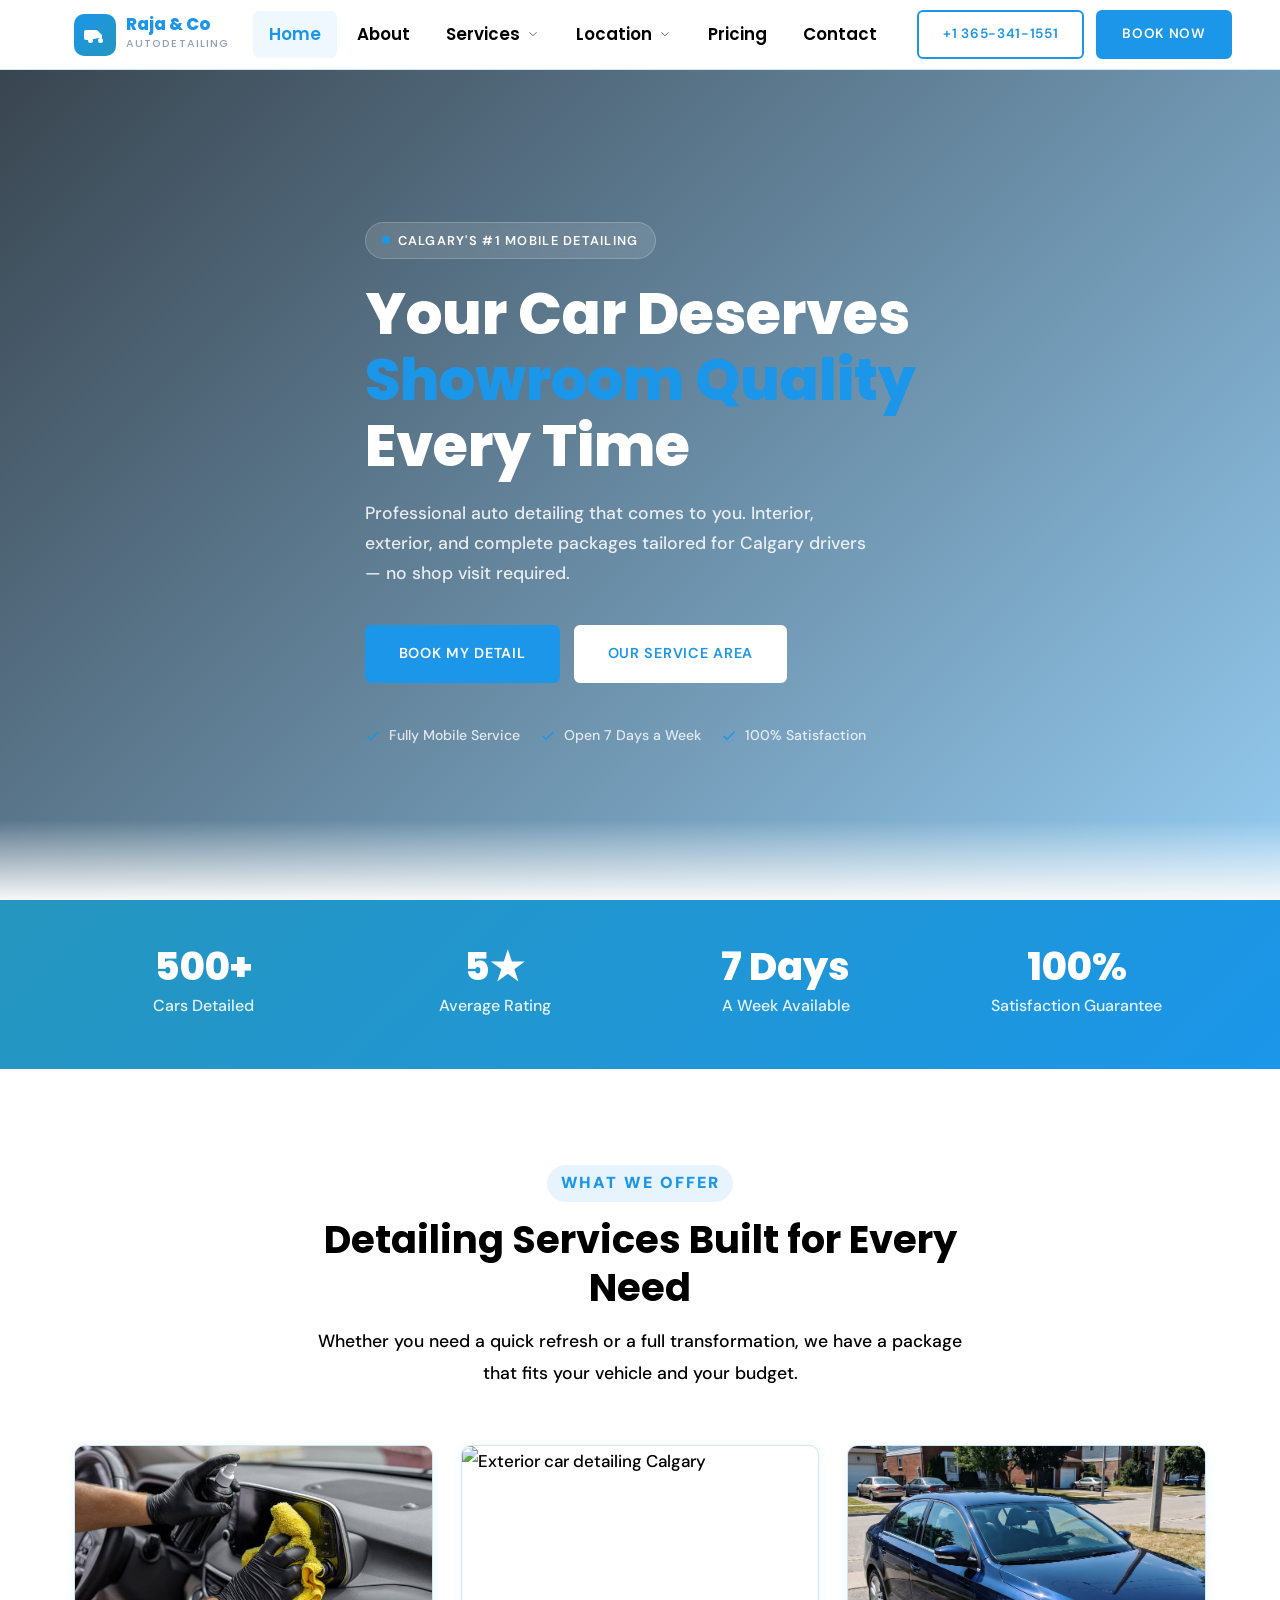
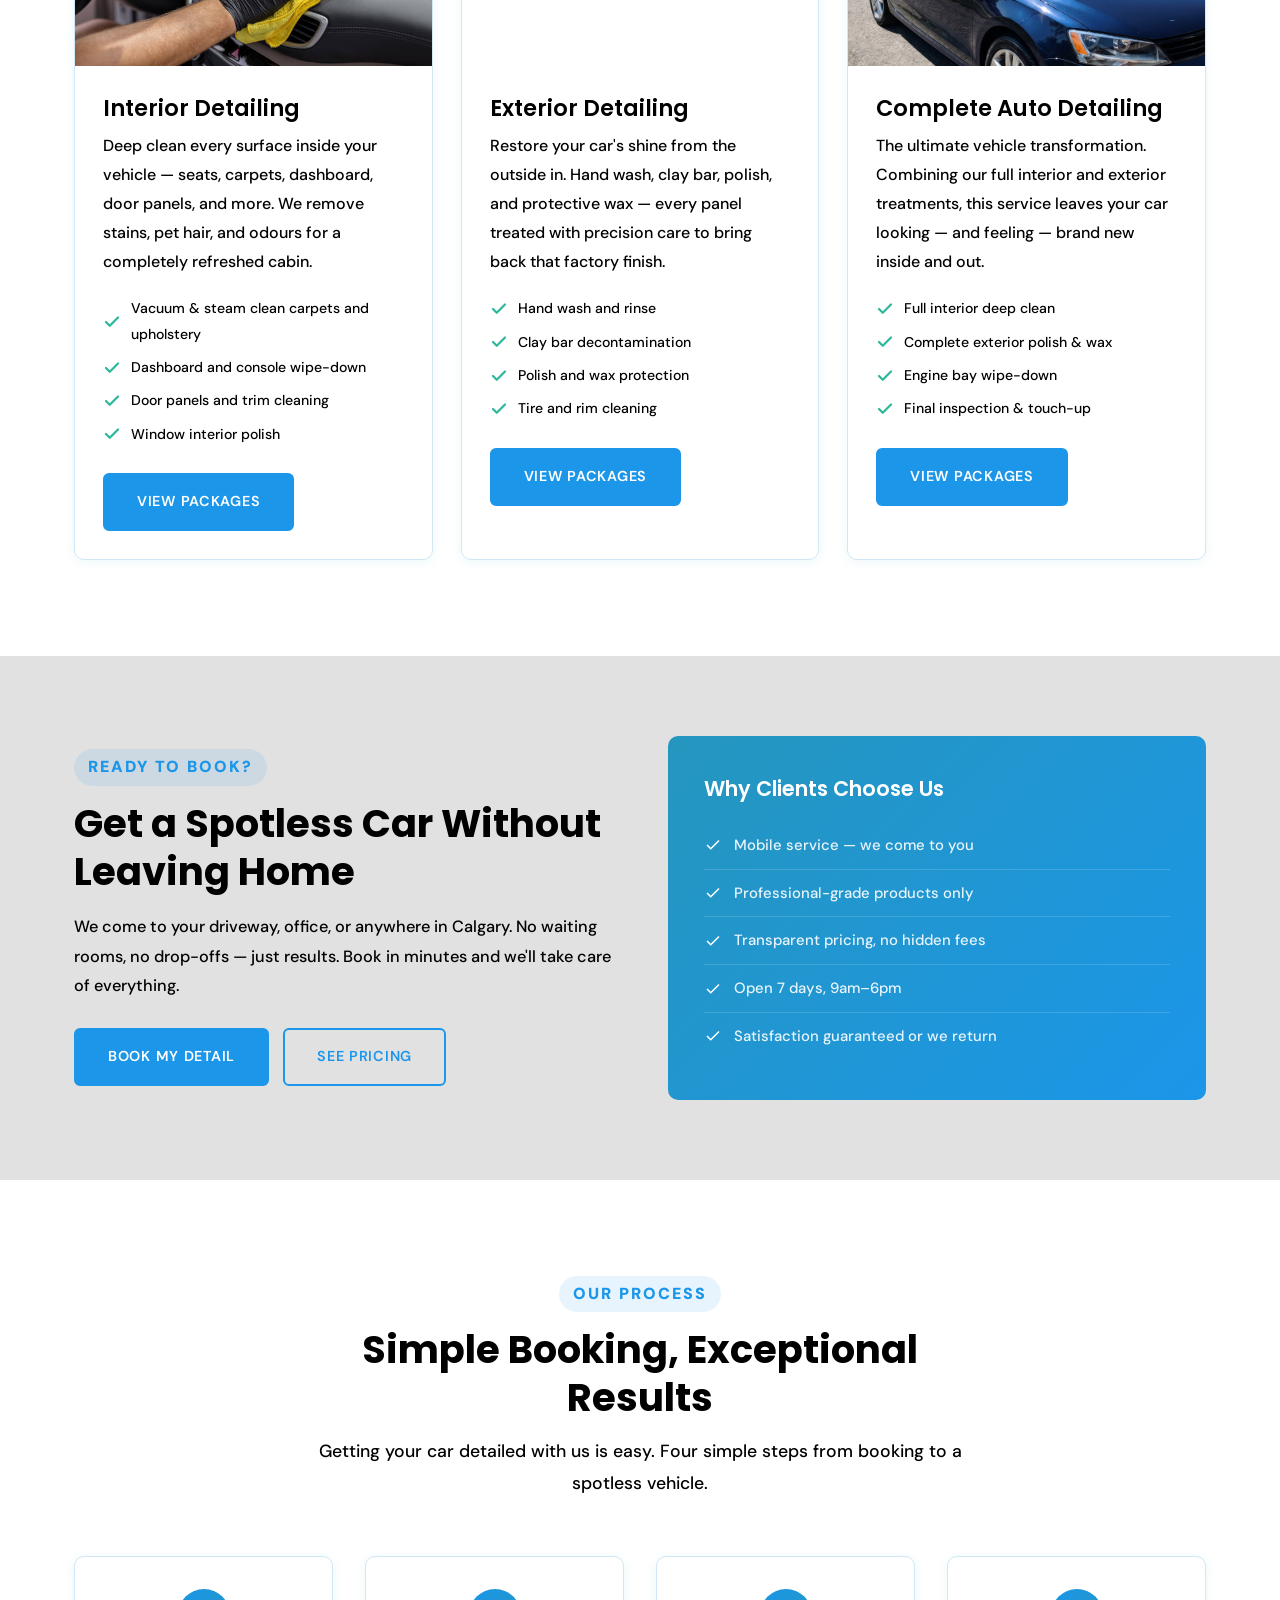
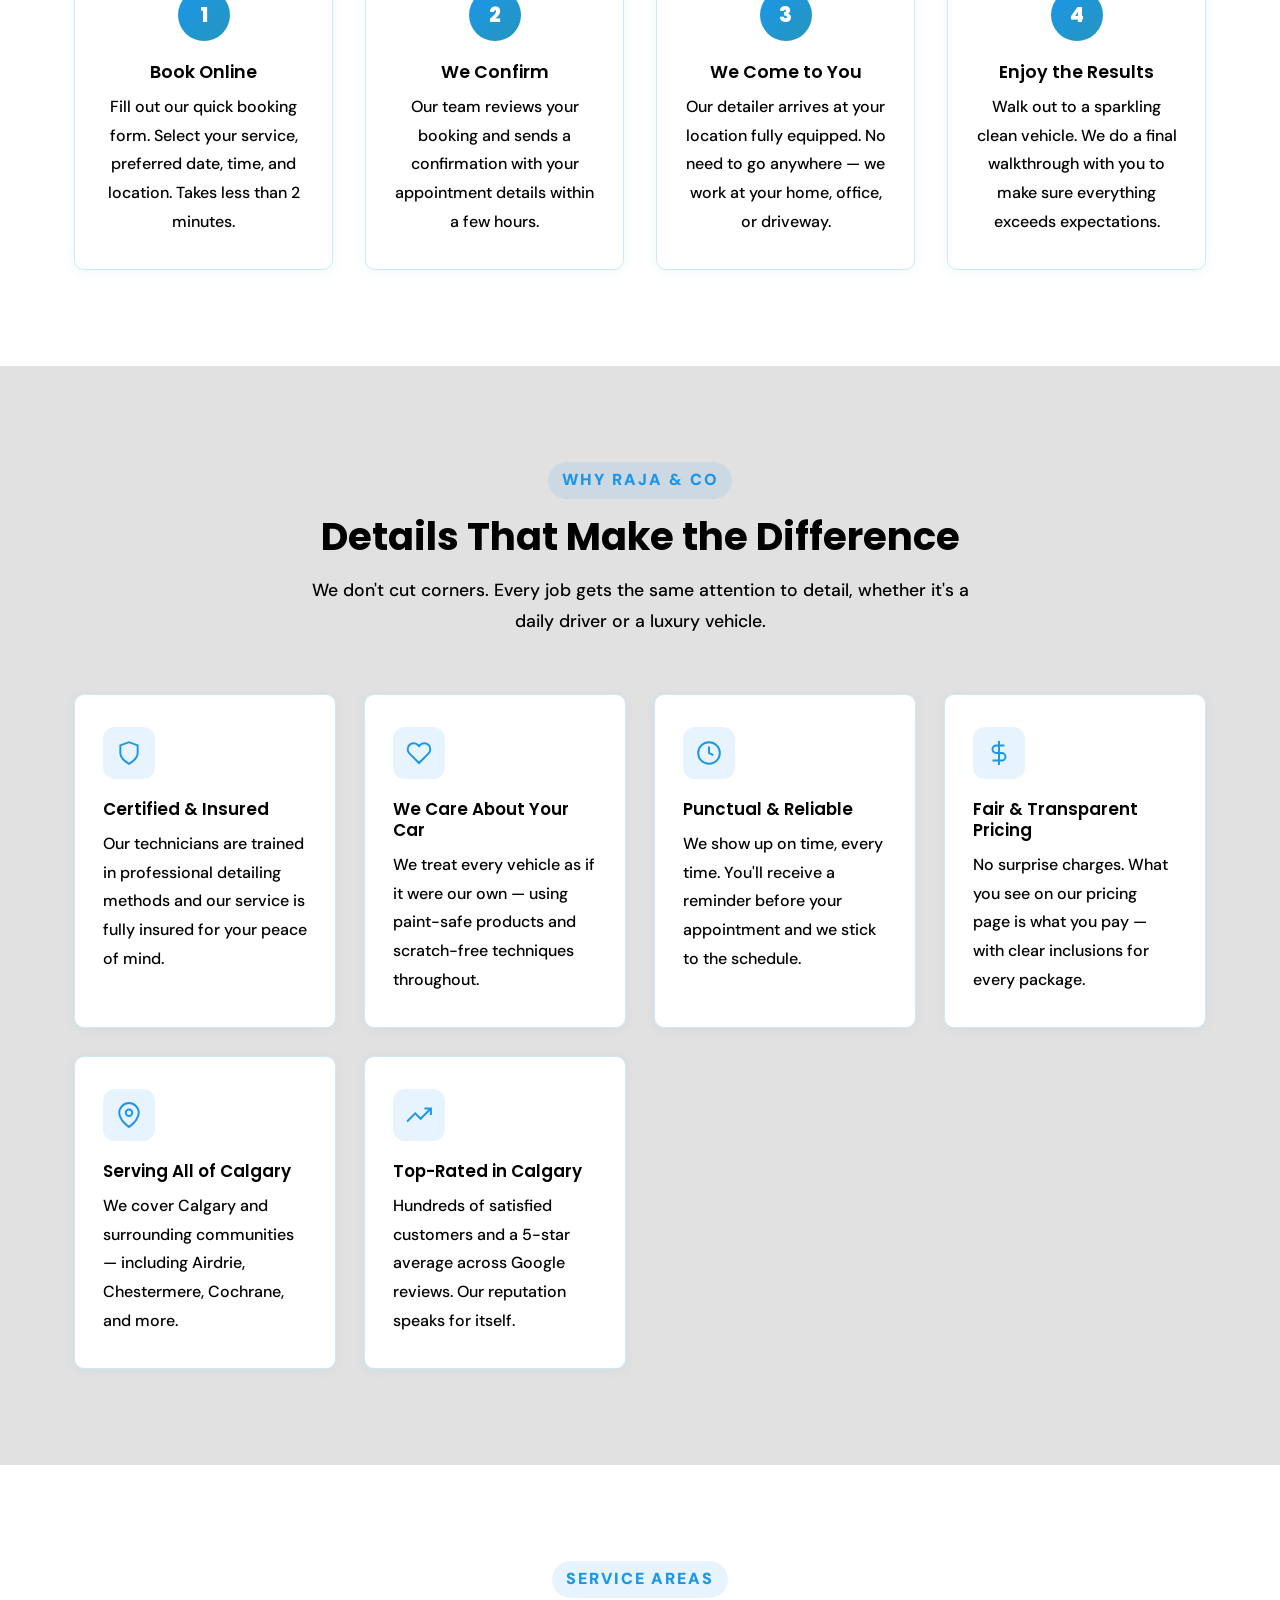
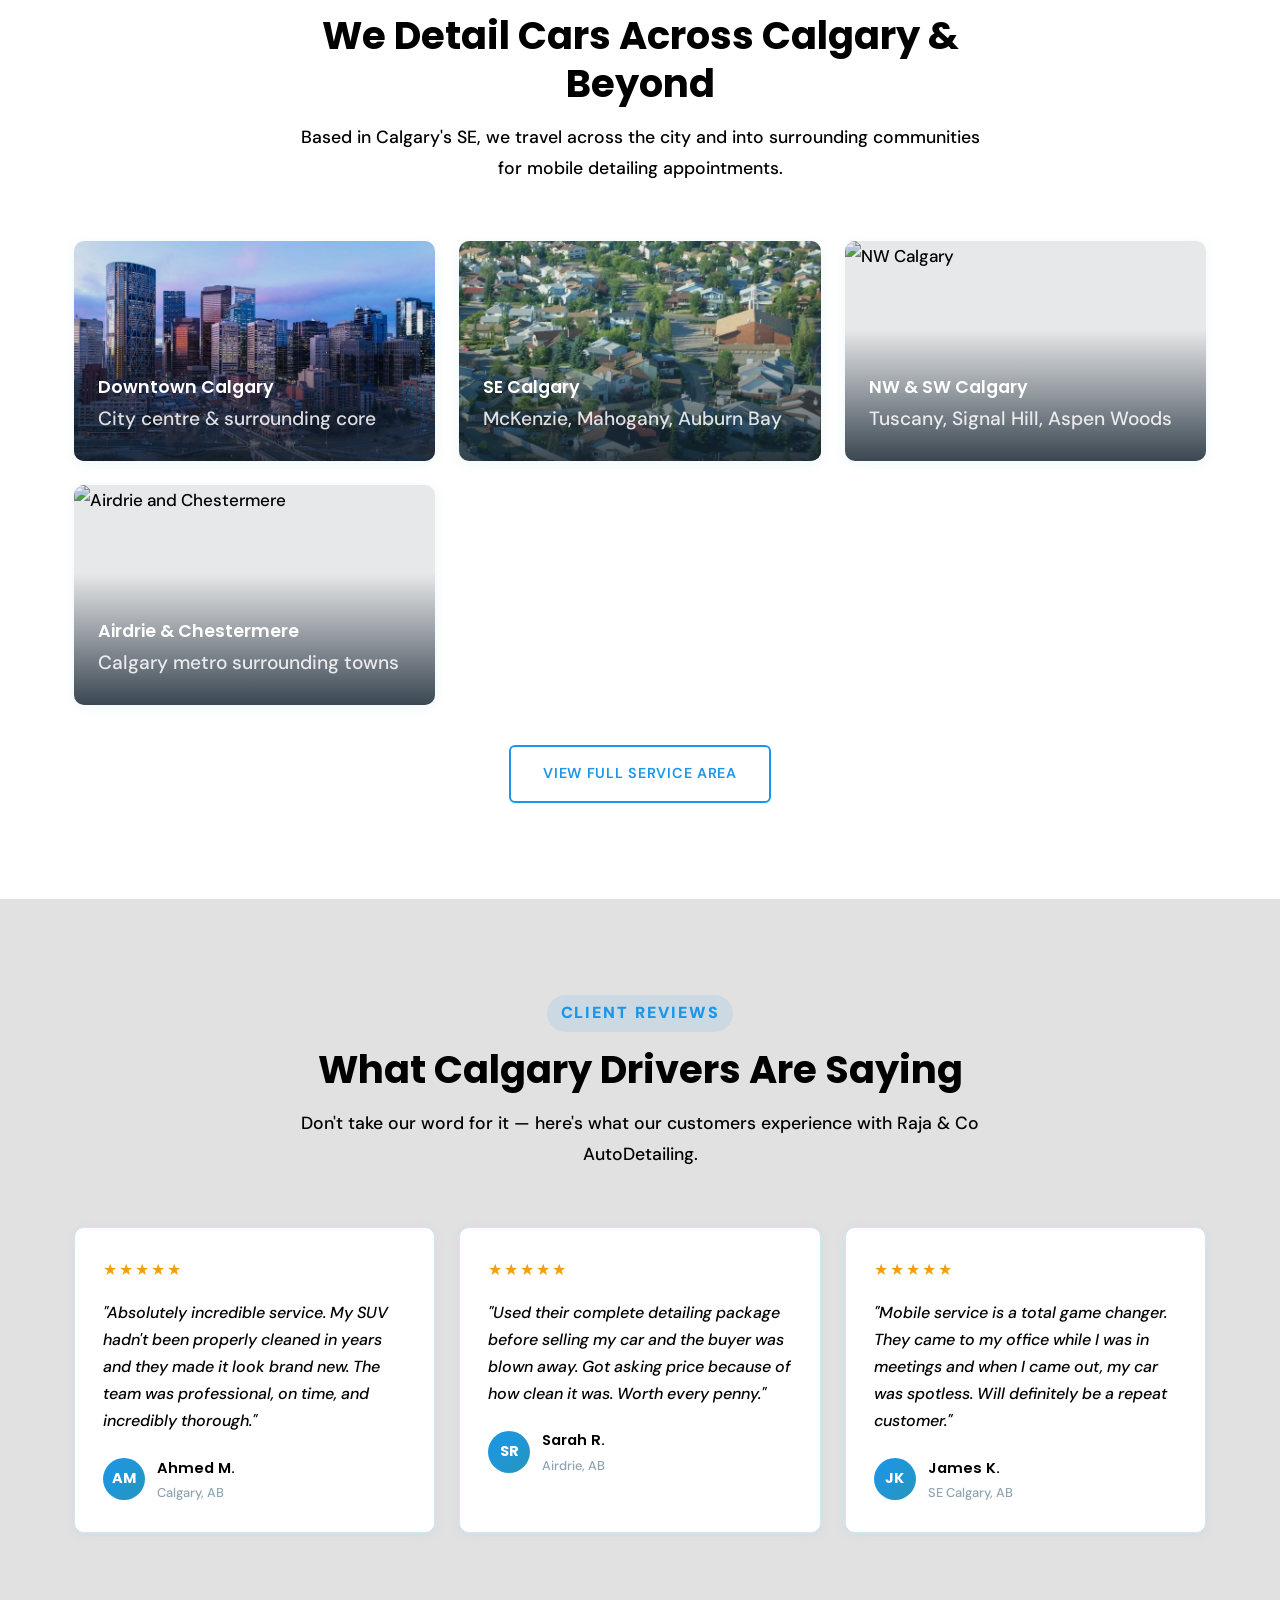
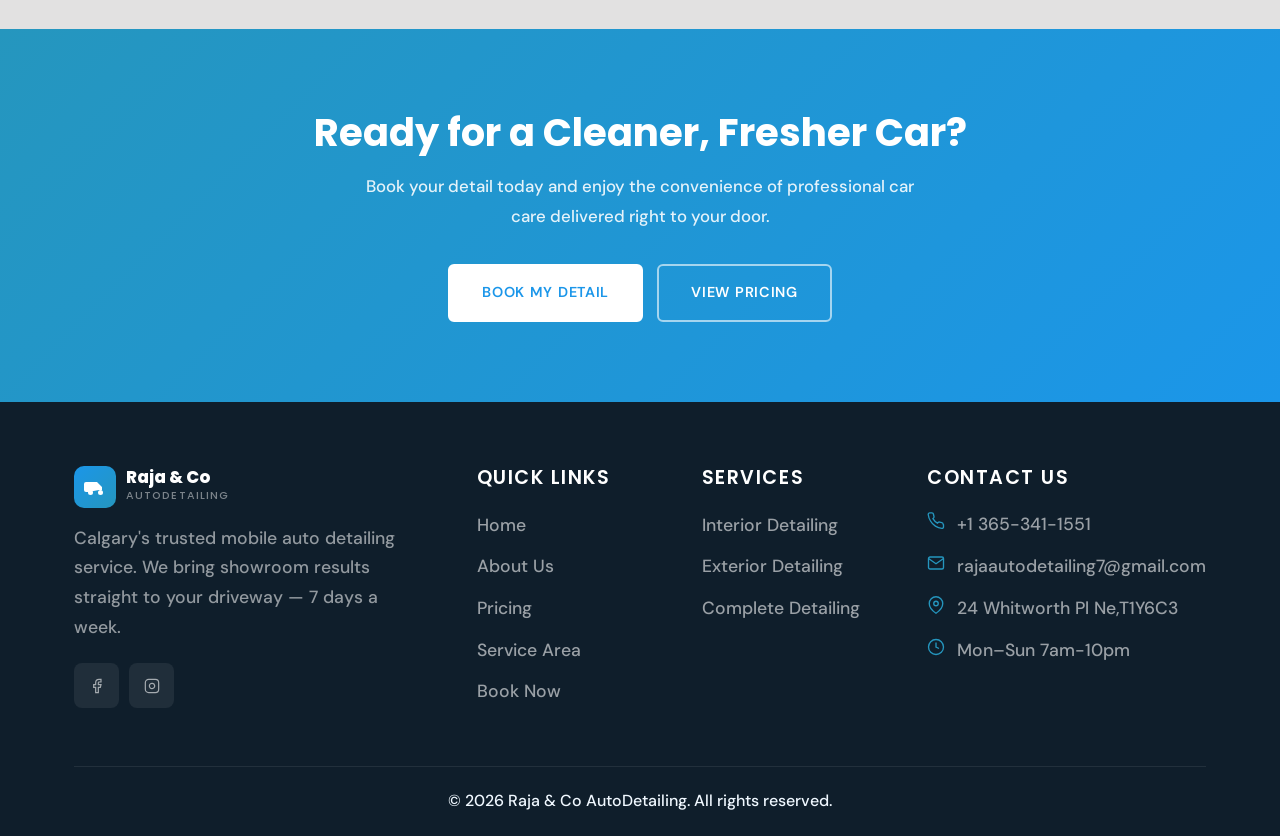
==== commit 48dd51eb: "Instagram profile added, address changed, work hours changed, images added." ====
--- a/index.html
+++ b/index.html
@@ -303,7 +303,7 @@
       <div class="services-grid">
 
         <div class="service-card">
-          <img src="https://images.unsplash.com/photo-1558618047-3c8c76ca7d13?w=600&q=80" alt="Interior car detailing Calgary" loading="lazy" />
+          <img src="/img/interior-detailing.jpg" alt="Interior car detailing Calgary" loading="lazy" />
           <div class="service-card-body">
             <h3>Interior Detailing</h3>
             <p>Deep clean every surface inside your vehicle — seats, carpets, dashboard, door panels, and more. We remove stains, pet hair, and odours for a completely refreshed cabin.</p>
@@ -333,7 +333,7 @@
         </div>
 
         <div class="service-card">
-          <img src="https://images.unsplash.com/photo-1600880292203-757bb62b4baf?w=600&q=80" alt="Complete auto detailing Calgary" loading="lazy" />
+          <img src="/img/complete-detailing.jpeg" alt="Complete auto detailing Calgary" loading="lazy" />
           <div class="service-card-body">
             <h3>Complete Auto Detailing</h3>
             <p>The ultimate vehicle transformation. Combining our full interior and exterior treatments, this service leaves your car looking — and feeling — brand new inside and out.</p>
@@ -476,14 +476,14 @@
       </div>
       <div class="neighborhood-grid">
         <div class="neighborhood-card">
-          <img src="https://images.unsplash.com/photo-1449824913935-59a10b8d2000?w=600&q=80" alt="Downtown Calgary" loading="lazy" />
+          <img src="/img/downtown-calgary.jpeg" alt="Downtown Calgary" loading="lazy" />
           <div class="neighborhood-overlay">
             <h3>Downtown Calgary</h3>
             <p>City centre &amp; surrounding core</p>
           </div>
         </div>
         <div class="neighborhood-card">
-          <img src="https://images.unsplash.com/photo-1486325212027-8081e485255e?w=600&q=80" alt="SE Calgary" loading="lazy" />
+          <img src="/img/se-calgary.jpeg" alt="SE Calgary" loading="lazy" />
           <div class="neighborhood-overlay">
             <h3>SE Calgary</h3>
             <p>McKenzie, Mahogany, Auburn Bay</p>
@@ -585,8 +585,7 @@
           <p>Calgary's trusted mobile auto detailing service. We bring showroom results straight to your driveway — 7 days a week.</p>
           <div class="footer-socials">
             <a href="#" class="social-btn" aria-label="Facebook"><svg viewBox="0 0 24 24"><path d="M18 2h-3a5 5 0 0 0-5 5v3H7v4h3v8h4v-8h3l1-4h-4V7a1 1 0 0 1 1-1h3z"/></svg></a>
-            <a href="#" class="social-btn" aria-label="Instagram"><svg viewBox="0 0 24 24"><rect x="2" y="2" width="20" height="20" rx="5" ry="5"/><path d="M16 11.37A4 4 0 1 1 12.63 8 4 4 0 0 1 16 11.37z"/><line x1="17.5" y1="6.5" x2="17.51" y2="6.5"/></svg></a>
-            <a href="#" class="social-btn" aria-label="Twitter / X"><svg viewBox="0 0 24 24"><path d="M22 4s-.7 2.1-2 3.4c1.6 10-9.4 17.3-18 11.6 2.2.1 4.4-.6 6-2C3 15.5.5 9.6 3 5c2.2 2.6 5.6 4.1 9 4-.9-4.2 4-6.6 7-3.8 1.1 0 3-1.2 3-1.2z"/></svg></a>
+            <a href="https://www.instagram.com/raja_autodetailing/" class="social-btn" aria-label="Instagram"><svg viewBox="0 0 24 24"><rect x="2" y="2" width="20" height="20" rx="5" ry="5"/><path d="M16 11.37A4 4 0 1 1 12.63 8 4 4 0 0 1 16 11.37z"/><line x1="17.5" y1="6.5" x2="17.51" y2="6.5"/></svg></a>
           </div>
         </div>
         <div class="footer-col">
@@ -619,11 +618,11 @@
           </div>
           <div class="footer-contact-item">
             <svg viewBox="0 0 24 24"><path d="M21 10c0 7-9 13-9 13s-9-6-9-13a9 9 0 0 1 18 0z"/><circle cx="12" cy="10" r="3"/></svg>
-            <span>1317 27 St SE, Calgary, AB T2A 4Y5</span>
+            <span>24 Whitworth Pl Ne,T1Y6C3</span>
           </div>
           <div class="footer-contact-item">
             <svg viewBox="0 0 24 24"><circle cx="12" cy="12" r="10"/><polyline points="12 6 12 12 16 14"/></svg>
-            <span>Mon–Sun: 9:00 AM – 6:00 PM</span>
+            <span>Mon–Sun 7am-10pm</span>
           </div>
         </div>
       </div>
